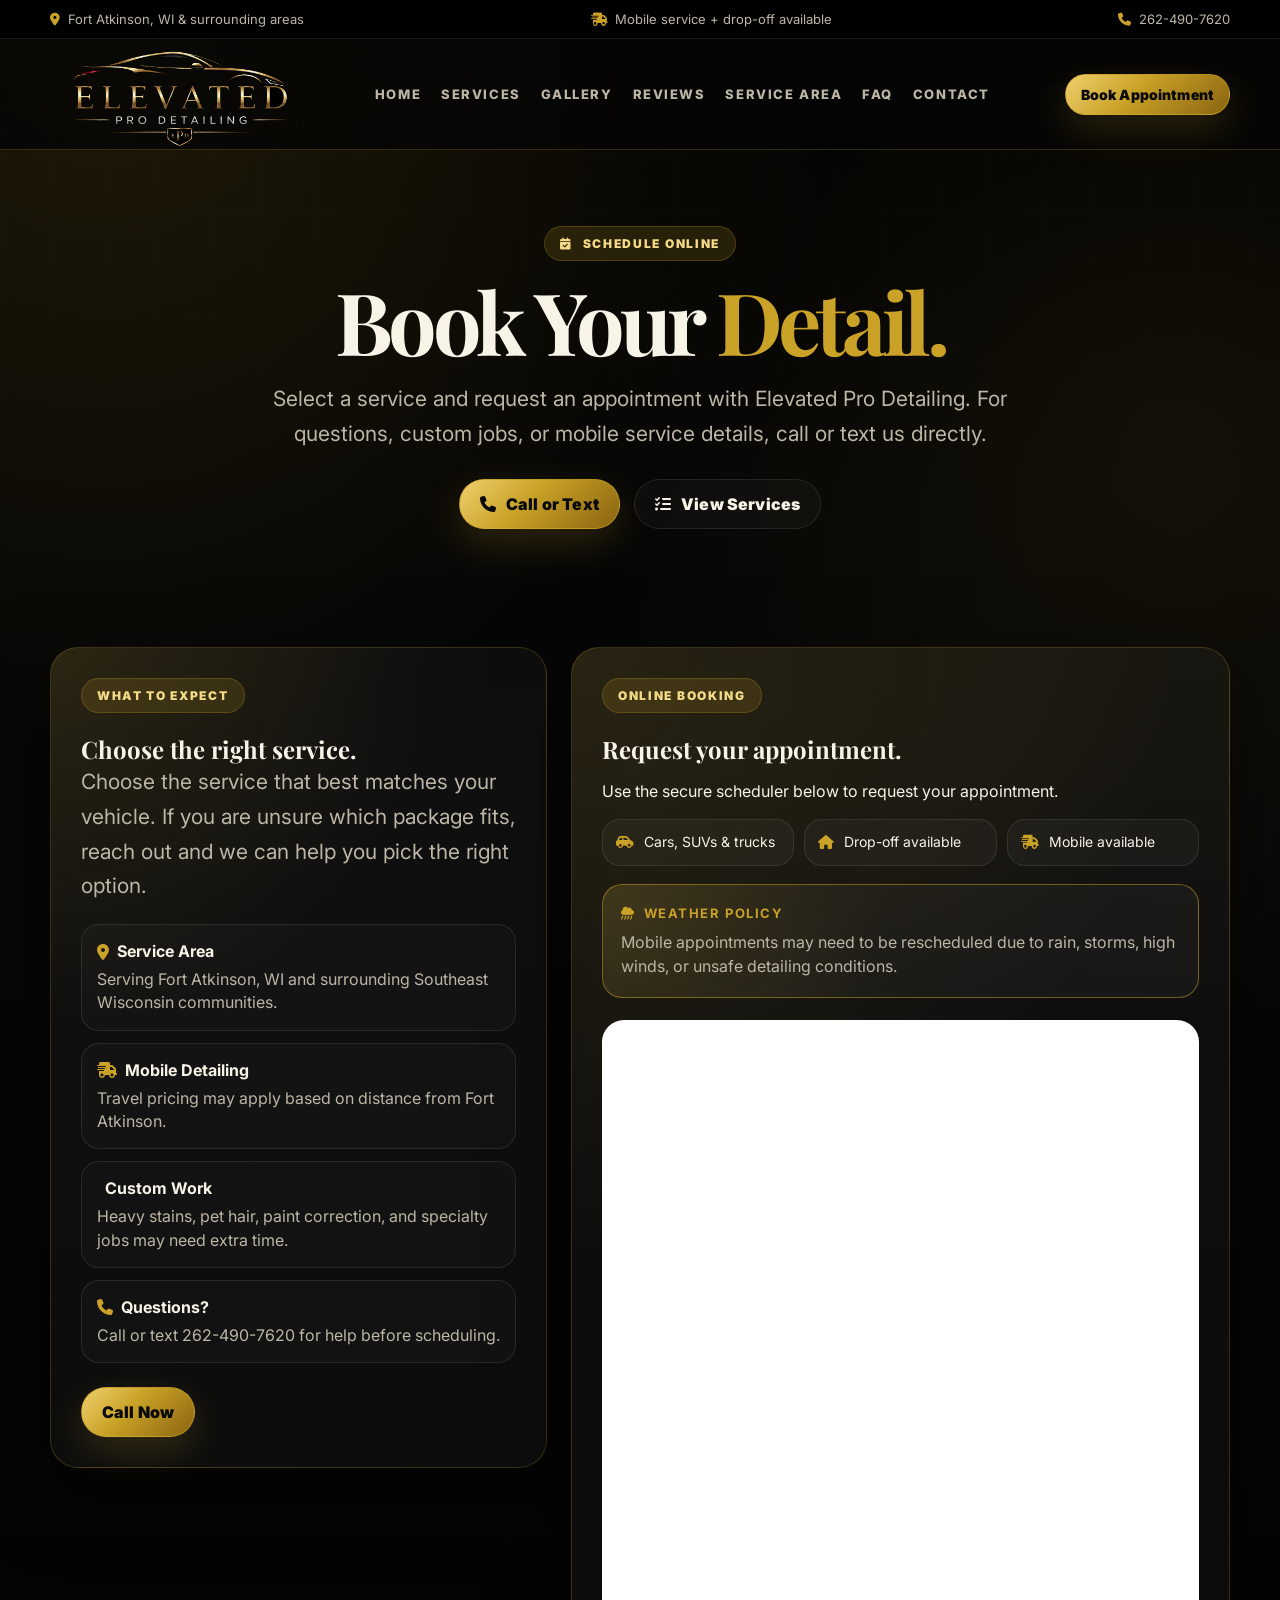
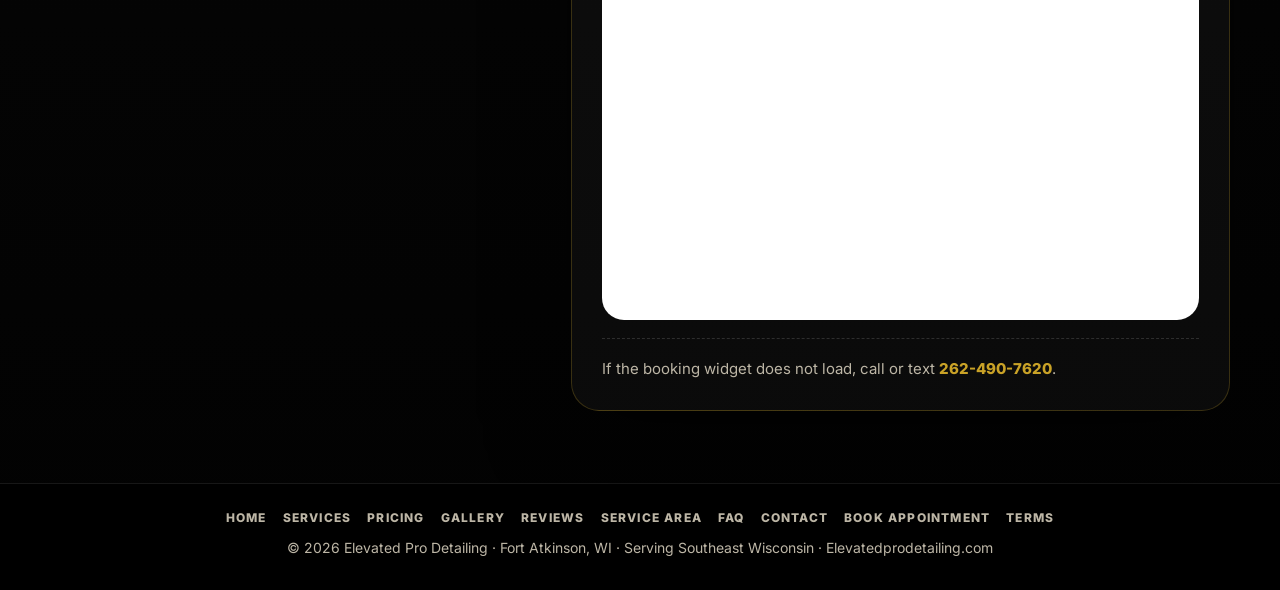
==== Appointment.html @ c0867838 "Add booking link to mobile navigation" ====
<!DOCTYPE html><html lang="en"><head><meta charset="UTF-8" />
  <meta name="viewport" content="width=device-width, initial-scale=1.0" />
  <link rel="icon" href="assets/images/branding/new elevated 2.png" />
  <link rel="preconnect" href="https://fonts.googleapis.com">
  <link rel="preconnect" href="https://fonts.gstatic.com" crossorigin>
  <link href="https://fonts.googleapis.com/css2?family=Inter:wght@400;500;600;700;800;900&family=Playfair+Display:wght@700;800&display=swap" rel="stylesheet">
  <link rel="stylesheet" href="https://cdnjs.cloudflare.com/ajax/libs/font-awesome/6.5.2/css/all.min.css"><link rel="stylesheet" href="special-banner.css"><title>Book Car Detailing | Fort Atkinson, WI</title><meta name="description" content="Book mobile or drop-off car detailing in Fort Atkinson, WI. Schedule interior detailing, exterior detailing, paint enhancement, or paint correction."><link rel="canonical" href="https://elevatedprodetailing.com/Appointment.html"><style>
    :root{--bg:#050505;--card:#101010;--gold:#c9a227;--gold-dark:#8a6410;--gold-soft:rgba(201,162,39,.16);--text:#f8f3e7;--muted:#bdb6a6;--line:rgba(201,162,39,.24);--white-line:rgba(255,255,255,.09);--shadow:0 24px 80px rgba(0,0,0,.55);--radius:28px}
    *{box-sizing:border-box}html{scroll-behavior:smooth}body{margin:0;font-family:Inter,Arial,sans-serif;color:var(--text);background:radial-gradient(circle at 8% 0%,rgba(201,162,39,.16),transparent 30%),radial-gradient(circle at 92% 20%,rgba(201,162,39,.08),transparent 28%),linear-gradient(180deg,#000 0%,#070707 35%,#020202 100%);overflow-x:hidden}body::before{content:"";position:fixed;inset:0;pointer-events:none;background-image:linear-gradient(rgba(255,255,255,.025) 1px,transparent 1px),linear-gradient(90deg,rgba(255,255,255,.025) 1px,transparent 1px);background-size:52px 52px;mask-image:linear-gradient(to bottom,rgba(0,0,0,.7),transparent 70%);z-index:-1}a{color:inherit;text-decoration:none}img{max-width:100%;display:block}.wrap{width:min(1180px,calc(100% - 34px));margin:0 auto}.topbar{background:#000;border-bottom:1px solid var(--white-line);color:var(--muted);font-size:13px}.topbar .wrap{min-height:38px;display:flex;justify-content:space-between;align-items:center;gap:14px;flex-wrap:wrap}.topbar span{display:inline-flex;align-items:center;gap:8px}.topbar i{color:var(--gold)}header{position:sticky;top:0;z-index:50;background:rgba(5,5,5,.82);backdrop-filter:blur(18px);border-bottom:1px solid var(--line)}.nav{min-height:86px;display:flex;align-items:center;justify-content:space-between;gap:24px;position:relative}.brand img{width:250px;max-width:56vw}.nav-links{display:flex;align-items:center;gap:20px;font-size:13px;text-transform:uppercase;letter-spacing:.12em;color:var(--muted);font-weight:800}.nav-links a{transition:.2s ease}.nav-links a:hover,.nav-links a.active,.nav-links a[aria-current="page"]{color:var(--gold)}.btn{display:inline-flex;align-items:center;justify-content:center;gap:10px;border:1px solid rgba(201,162,39,.65);background:linear-gradient(135deg,#f0d06f 0%,var(--gold) 42%,var(--gold-dark) 100%);color:#090909;padding:14px 20px;border-radius:999px;font-weight:900;letter-spacing:.01em;box-shadow:0 14px 38px rgba(201,162,39,.2);transition:transform .2s ease,box-shadow .2s ease,border-color .2s ease;white-space:nowrap}.btn:hover{transform:translateY(-2px);box-shadow:0 18px 48px rgba(201,162,39,.28)}.btn.ghost{background:rgba(255,255,255,.03);color:var(--text);border-color:var(--white-line);box-shadow:none}.btn.ghost:hover{border-color:var(--gold)}.btn.small{padding:11px 15px;font-size:14px}.mobile-actions{display:none}.menu-toggle{display:none;align-items:center;justify-content:center;gap:8px;padding:9px 12px;border:1px solid var(--white-line);border-radius:999px;color:var(--text);background:rgba(255,255,255,.04);font-weight:900;letter-spacing:.03em;cursor:pointer}.menu-toggle:hover{border-color:var(--gold);color:var(--gold)}.menu-icon{font-size:18px;line-height:1}.desktop-book{display:inline-flex}.mobile-call{display:none}section{padding:72px 0}.hero{position:relative;padding:76px 0 46px;text-align:center}.pill,.kicker{display:inline-flex;align-items:center;gap:10px;padding:9px 15px;border-radius:999px;border:1px solid var(--line);color:#f4d986;background:var(--gold-soft);text-transform:uppercase;letter-spacing:.14em;font-size:12px;font-weight:900;margin-bottom:20px}h1,h2,h3{margin:0}h1,h2{font-family:"Playfair Display",Georgia,serif}h1{font-size:clamp(48px,7vw,86px);line-height:.92;letter-spacing:-.055em;margin-bottom:22px}.gold{color:var(--gold)}.lead{color:var(--muted);font-size:clamp(17px,2vw,21px);line-height:1.65;max-width:760px;margin:0 auto 28px}.hero-actions{display:flex;gap:14px;flex-wrap:wrap;justify-content:center}.panel,.card{border:1px solid var(--line);border-radius:var(--radius);background:radial-gradient(circle at top left,rgba(201,162,39,.14),transparent 40%),rgba(255,255,255,.035);padding:30px;box-shadow:var(--shadow)}.section-head{text-align:center;margin:0 auto 32px;max-width:850px}.section-head h2{font-size:clamp(34px,5vw,58px);line-height:.98;letter-spacing:-.04em}.section-head p{color:var(--muted);line-height:1.65}.footer-nav{display:flex;justify-content:center;gap:16px;flex-wrap:wrap;margin-bottom:14px;font-weight:800;text-transform:uppercase;letter-spacing:.1em;font-size:12px}footer{border-top:1px solid var(--white-line);padding:26px 0 34px;text-align:center;color:var(--muted);font-size:14px;background:#000}
    @media(max-width:760px){.topbar .wrap{justify-content:center;text-align:center;padding:6px 0;gap:6px;font-size:12px}.topbar span:nth-child(2){display:none}.nav{min-height:auto;display:grid;grid-template-columns:auto 1fr;align-items:center;gap:10px;padding:8px 0}.brand img{width:142px;max-width:48vw}.mobile-actions{display:flex;align-items:center;justify-content:flex-end;gap:8px}.menu-toggle{display:inline-flex;font-size:13px}.desktop-book{display:none}.mobile-call{display:inline-flex;width:auto;padding:9px 13px;font-size:13px;box-shadow:none}.nav-links{display:none;position:absolute;left:0;right:0;top:calc(100% + 8px);z-index:80;width:100%;padding:14px;border:1px solid var(--line);border-radius:18px;background:rgba(5,5,5,.97);box-shadow:0 18px 50px rgba(0,0,0,.7);backdrop-filter:blur(18px);grid-template-columns:1fr;gap:0;text-align:center}.nav-links.open{display:grid}.nav-links a{display:block;padding:13px 10px;border-bottom:1px solid var(--white-line);font-size:12px;letter-spacing:.12em}.nav-links a:last-child{border-bottom:0}.hero{padding-top:44px}section{padding:52px 0}.btn{width:100%}.mobile-call{width:auto}.hero-actions{width:100%}}
.booking-layout{display:grid;grid-template-columns:.86fr 1.14fr;gap:24px;align-items:start}.detail-list{display:grid;gap:12px;margin:0 0 24px;padding:0;list-style:none}.detail-list li{padding:15px;border:1px solid var(--white-line);border-radius:18px;background:rgba(255,255,255,.025);color:var(--muted);line-height:1.45}.detail-list strong{display:flex;align-items:center;gap:8px;color:var(--text);margin-bottom:5px}.detail-list i{color:var(--gold)}.booking-checks{display:grid;grid-template-columns:repeat(3,1fr);gap:10px;margin:18px 0}.booking-checks span{border:1px solid var(--white-line);border-radius:18px;background:rgba(255,255,255,.035);color:var(--text);padding:13px;font-size:14px;line-height:1.35}.booking-checks i{color:var(--gold);margin-right:6px}.promo-box,.weather-policy{margin:18px 0 22px;padding:18px;border:1px solid rgba(201,162,39,.5);border-radius:20px;background:radial-gradient(circle at top left,rgba(201,162,39,.16),transparent 46%),rgba(255,255,255,.035);color:var(--muted);line-height:1.55}.promo-box strong,.weather-policy strong{display:flex;align-items:center;gap:8px;color:var(--gold);margin-bottom:6px;text-transform:uppercase;letter-spacing:.12em;font-size:13px}.square-widget{width:100%;min-height:900px;border-radius:22px;overflow:hidden;border:1px solid var(--white-line);background:#fff}.fallback{margin-top:18px;padding-top:18px;border-top:1px dashed rgba(255,255,255,.14);color:var(--muted);font-size:15px;line-height:1.55}.fallback a{color:var(--gold);font-weight:800}@media(max-width:980px){.booking-layout{grid-template-columns:1fr}}@media(max-width:760px){.booking-checks{grid-template-columns:1fr}.square-widget{min-height:760px}}</style></head><body><div class="topbar"><div class="wrap"><span><i class="fa-solid fa-location-dot"></i> Fort Atkinson, WI & surrounding areas</span><span><i class="fa-solid fa-truck-fast"></i> Mobile service + drop-off available</span><span><i class="fa-solid fa-phone"></i> 262-490-7620</span></div></div>
<header><div class="wrap nav"><a class="brand" href="index.html" aria-label="Elevated Pro Detailing Home"><img src="assets/images/branding/elevated-logo-slick-transparent-v2.png" alt="Elevated Pro Detailing logo" /></a><div class="mobile-actions"><button class="menu-toggle" type="button" aria-label="Open menu" aria-expanded="false" aria-controls="mainNav"><span class="menu-icon">☰</span> Menu</button><a class="btn small mobile-call" href="tel:2624907620">Call</a></div><nav class="nav-links" id="mainNav" aria-label="Main navigation"><a href="index.html">Home</a><a href="services.html">Services</a><a href="gallery.html">Gallery</a><a href="reviews.html">Reviews</a><a href="service-area.html">Service Area</a><a href="faq.html">FAQ</a><a href="contact.html">Contact</a><a class="mobile-nav-book" href="Appointment.html"><i class="fa-solid fa-calendar-check" aria-hidden="true"></i> Book Appointment</a></nav><a class="btn small desktop-book" href="Appointment.html">Book Appointment</a></div></header><main><section class="hero"><div class="wrap"><div class="pill"><i class="fa-solid fa-calendar-check"></i> Schedule Online</div><h1>Book Your <span class="gold">Detail.</span></h1><p class="lead">Select a service and request an appointment with Elevated Pro Detailing. For questions, custom jobs, or mobile service details, call or text us directly.</p><div class="hero-actions"><a class="btn" href="tel:2624907620"><i class="fa-solid fa-phone"></i> Call or Text</a><a class="btn ghost" href="services.html"><i class="fa-solid fa-list-check"></i> View Services</a></div></div></section><section><div class="wrap booking-layout"><aside class="panel"><div class="kicker">What to Expect</div><h2>Choose the right service.</h2><p class="lead" style="text-align:left;margin:0 0 20px;">Choose the service that best matches your vehicle. If you are unsure which package fits, reach out and we can help you pick the right option.</p><ul class="detail-list"><li><strong><i class="fa-solid fa-location-dot"></i> Service Area</strong>Serving Fort Atkinson, WI and surrounding Southeast Wisconsin communities.</li><li><strong><i class="fa-solid fa-truck-fast"></i> Mobile Detailing</strong>Travel pricing may apply based on distance from Fort Atkinson.</li><li><strong><i class="fa-solid fa-sparkles"></i> Custom Work</strong>Heavy stains, pet hair, paint correction, and specialty jobs may need extra time.</li><li><strong><i class="fa-solid fa-phone"></i> Questions?</strong>Call or text 262-490-7620 for help before scheduling.</li></ul><a class="btn" href="tel:2624907620">Call Now</a></aside><section class="panel" aria-label="Online booking form"><div class="kicker">Online Booking</div><h2>Request your appointment.</h2><p class="booking-intro">Use the secure scheduler below to request your appointment.</p><div class="booking-checks"><span><i class="fa-solid fa-car-side"></i> Cars, SUVs & trucks</span><span><i class="fa-solid fa-house"></i> Drop-off available</span><span><i class="fa-solid fa-truck-fast"></i> Mobile available</span></div><div class="weather-policy"><strong><i class="fa-solid fa-cloud-showers-heavy"></i> Weather Policy</strong>Mobile appointments may need to be rescheduled due to rain, storms, high winds, or unsafe detailing conditions.</div><div class="square-widget"><script src="https://square.site/appointments/buyer/widget/r78wg9cu9dm1ju/LZHYW5WH1FR7R.js"></script></div><div class="fallback">If the booking widget does not load, call or text <a href="tel:2624907620">262-490-7620</a>.</div></section></div></section></main><footer><div class="wrap"><div class="footer-nav"><a href="index.html">Home</a><a href="services.html">Services</a><a href="services.html#pricing">Pricing</a><a href="gallery.html">Gallery</a><a href="reviews.html">Reviews</a><a href="service-area.html">Service Area</a><a href="faq.html">FAQ</a><a href="contact.html">Contact</a><a href="Appointment.html">Book Appointment</a><a href="terms.html">Terms</a></div><div>© <span id="year"></span> Elevated Pro Detailing · Fort Atkinson, WI · Serving Southeast Wisconsin · Elevatedprodetailing.com</div></div></footer><script>document.getElementById("year").textContent=new Date().getFullYear();const menuToggle=document.querySelector('.menu-toggle');const mainNav=document.getElementById('mainNav');if(menuToggle&&mainNav){menuToggle.addEventListener('click',()=>{const isOpen=mainNav.classList.toggle('open');menuToggle.setAttribute('aria-expanded',isOpen?'true':'false');menuToggle.setAttribute('aria-label',isOpen?'Close menu':'Open menu')});mainNav.querySelectorAll('a').forEach(link=>{link.addEventListener('click',()=>{mainNav.classList.remove('open');menuToggle.setAttribute('aria-expanded','false');menuToggle.setAttribute('aria-label','Open menu')})});document.addEventListener('click',event=>{if(!mainNav.contains(event.target)&&!menuToggle.contains(event.target)){mainNav.classList.remove('open');menuToggle.setAttribute('aria-expanded','false');menuToggle.setAttribute('aria-label','Open menu')}})}</script></body></html>
---- special-banner.css ----
.special-bar {
  background: linear-gradient(90deg, #8a6410 0%, #e0bd50 48%, #8a6410 100%);
  color: #080705;
  font-family: Inter, Arial, sans-serif;
  font-size: 13px;
  font-weight: 900;
  letter-spacing: 0.04em;
  text-align: center;
}

.special-bar a {
  min-height: 40px;
  display: flex;
  align-items: center;
  justify-content: center;
  gap: 9px;
  padding: 8px 17px;
  color: inherit;
  text-decoration: none;
}

.special-bar a:hover {
  text-decoration: underline;
}

.nav-links .mobile-nav-book {
  display: none;
}

@media (max-width: 760px) {
  .special-bar {
    font-size: 12px;
  }

  .nav-links a.mobile-nav-book {
    display: flex;
    align-items: center;
    justify-content: center;
    gap: 8px;
    margin-top: 10px;
    padding: 14px 12px;
    border: 1px solid rgba(240, 208, 111, 0.72);
    border-radius: 13px;
    color: #090909;
    background: linear-gradient(135deg, #f0d06f 0%, #c9a227 45%, #8f6d12 100%);
    box-shadow: 0 8px 24px rgba(201, 162, 39, 0.2);
  }
}
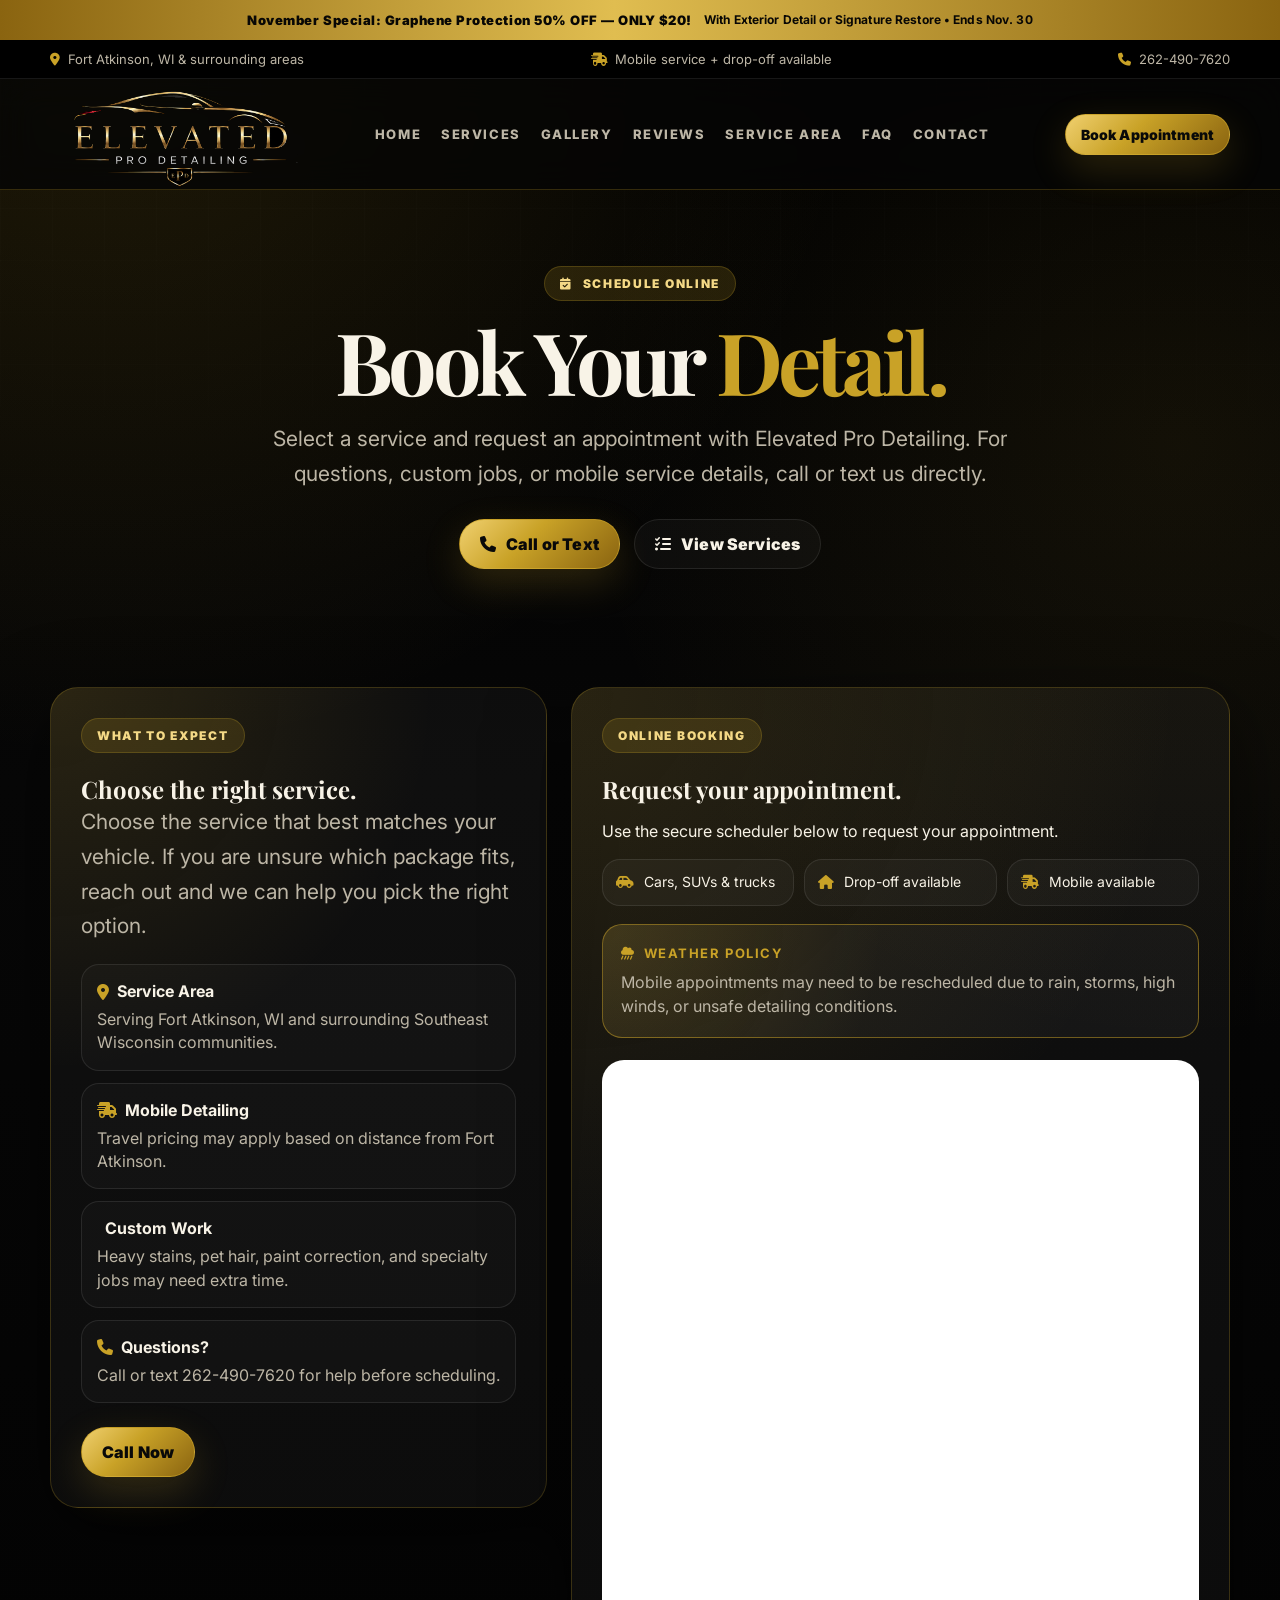
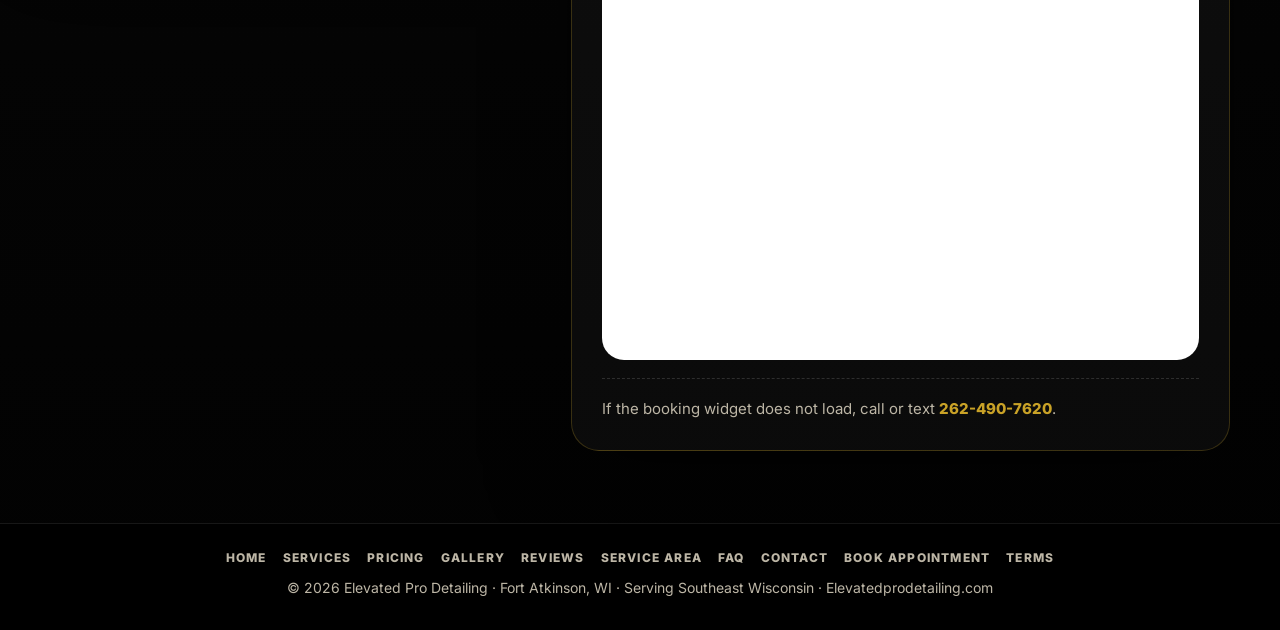
==== commit 496a4714: "Promote November graphene special across website" ====
--- a/Appointment.html
+++ b/Appointment.html
@@ -4,9 +4,10 @@
   <link rel="preconnect" href="https://fonts.googleapis.com">
   <link rel="preconnect" href="https://fonts.gstatic.com" crossorigin>
   <link href="https://fonts.googleapis.com/css2?family=Inter:wght@400;500;600;700;800;900&family=Playfair+Display:wght@700;800&display=swap" rel="stylesheet">
-  <link rel="stylesheet" href="https://cdnjs.cloudflare.com/ajax/libs/font-awesome/6.5.2/css/all.min.css"><link rel="stylesheet" href="special-banner.css"><title>Book Car Detailing | Fort Atkinson, WI</title><meta name="description" content="Book mobile or drop-off car detailing in Fort Atkinson, WI. Schedule interior detailing, exterior detailing, paint enhancement, or paint correction."><link rel="canonical" href="https://elevatedprodetailing.com/Appointment.html"><style>
+  <link rel="stylesheet" href="https://cdnjs.cloudflare.com/ajax/libs/font-awesome/6.5.2/css/all.min.css"><link rel="stylesheet" href="special-banner.css?v=20261102-1"><title>Book Car Detailing | Fort Atkinson, WI</title><meta name="description" content="Book mobile or drop-off car detailing in Fort Atkinson, WI. Schedule interior detailing, exterior detailing, paint enhancement, or paint correction."><link rel="canonical" href="https://elevatedprodetailing.com/Appointment.html"><style>
     :root{--bg:#050505;--card:#101010;--gold:#c9a227;--gold-dark:#8a6410;--gold-soft:rgba(201,162,39,.16);--text:#f8f3e7;--muted:#bdb6a6;--line:rgba(201,162,39,.24);--white-line:rgba(255,255,255,.09);--shadow:0 24px 80px rgba(0,0,0,.55);--radius:28px}
     *{box-sizing:border-box}html{scroll-behavior:smooth}body{margin:0;font-family:Inter,Arial,sans-serif;color:var(--text);background:radial-gradient(circle at 8% 0%,rgba(201,162,39,.16),transparent 30%),radial-gradient(circle at 92% 20%,rgba(201,162,39,.08),transparent 28%),linear-gradient(180deg,#000 0%,#070707 35%,#020202 100%);overflow-x:hidden}body::before{content:"";position:fixed;inset:0;pointer-events:none;background-image:linear-gradient(rgba(255,255,255,.025) 1px,transparent 1px),linear-gradient(90deg,rgba(255,255,255,.025) 1px,transparent 1px);background-size:52px 52px;mask-image:linear-gradient(to bottom,rgba(0,0,0,.7),transparent 70%);z-index:-1}a{color:inherit;text-decoration:none}img{max-width:100%;display:block}.wrap{width:min(1180px,calc(100% - 34px));margin:0 auto}.topbar{background:#000;border-bottom:1px solid var(--white-line);color:var(--muted);font-size:13px}.topbar .wrap{min-height:38px;display:flex;justify-content:space-between;align-items:center;gap:14px;flex-wrap:wrap}.topbar span{display:inline-flex;align-items:center;gap:8px}.topbar i{color:var(--gold)}header{position:sticky;top:0;z-index:50;background:rgba(5,5,5,.82);backdrop-filter:blur(18px);border-bottom:1px solid var(--line)}.nav{min-height:86px;display:flex;align-items:center;justify-content:space-between;gap:24px;position:relative}.brand img{width:250px;max-width:56vw}.nav-links{display:flex;align-items:center;gap:20px;font-size:13px;text-transform:uppercase;letter-spacing:.12em;color:var(--muted);font-weight:800}.nav-links a{transition:.2s ease}.nav-links a:hover,.nav-links a.active,.nav-links a[aria-current="page"]{color:var(--gold)}.btn{display:inline-flex;align-items:center;justify-content:center;gap:10px;border:1px solid rgba(201,162,39,.65);background:linear-gradient(135deg,#f0d06f 0%,var(--gold) 42%,var(--gold-dark) 100%);color:#090909;padding:14px 20px;border-radius:999px;font-weight:900;letter-spacing:.01em;box-shadow:0 14px 38px rgba(201,162,39,.2);transition:transform .2s ease,box-shadow .2s ease,border-color .2s ease;white-space:nowrap}.btn:hover{transform:translateY(-2px);box-shadow:0 18px 48px rgba(201,162,39,.28)}.btn.ghost{background:rgba(255,255,255,.03);color:var(--text);border-color:var(--white-line);box-shadow:none}.btn.ghost:hover{border-color:var(--gold)}.btn.small{padding:11px 15px;font-size:14px}.mobile-actions{display:none}.menu-toggle{display:none;align-items:center;justify-content:center;gap:8px;padding:9px 12px;border:1px solid var(--white-line);border-radius:999px;color:var(--text);background:rgba(255,255,255,.04);font-weight:900;letter-spacing:.03em;cursor:pointer}.menu-toggle:hover{border-color:var(--gold);color:var(--gold)}.menu-icon{font-size:18px;line-height:1}.desktop-book{display:inline-flex}.mobile-call{display:none}section{padding:72px 0}.hero{position:relative;padding:76px 0 46px;text-align:center}.pill,.kicker{display:inline-flex;align-items:center;gap:10px;padding:9px 15px;border-radius:999px;border:1px solid var(--line);color:#f4d986;background:var(--gold-soft);text-transform:uppercase;letter-spacing:.14em;font-size:12px;font-weight:900;margin-bottom:20px}h1,h2,h3{margin:0}h1,h2{font-family:"Playfair Display",Georgia,serif}h1{font-size:clamp(48px,7vw,86px);line-height:.92;letter-spacing:-.055em;margin-bottom:22px}.gold{color:var(--gold)}.lead{color:var(--muted);font-size:clamp(17px,2vw,21px);line-height:1.65;max-width:760px;margin:0 auto 28px}.hero-actions{display:flex;gap:14px;flex-wrap:wrap;justify-content:center}.panel,.card{border:1px solid var(--line);border-radius:var(--radius);background:radial-gradient(circle at top left,rgba(201,162,39,.14),transparent 40%),rgba(255,255,255,.035);padding:30px;box-shadow:var(--shadow)}.section-head{text-align:center;margin:0 auto 32px;max-width:850px}.section-head h2{font-size:clamp(34px,5vw,58px);line-height:.98;letter-spacing:-.04em}.section-head p{color:var(--muted);line-height:1.65}.footer-nav{display:flex;justify-content:center;gap:16px;flex-wrap:wrap;margin-bottom:14px;font-weight:800;text-transform:uppercase;letter-spacing:.1em;font-size:12px}footer{border-top:1px solid var(--white-line);padding:26px 0 34px;text-align:center;color:var(--muted);font-size:14px;background:#000}
     @media(max-width:760px){.topbar .wrap{justify-content:center;text-align:center;padding:6px 0;gap:6px;font-size:12px}.topbar span:nth-child(2){display:none}.nav{min-height:auto;display:grid;grid-template-columns:auto 1fr;align-items:center;gap:10px;padding:8px 0}.brand img{width:142px;max-width:48vw}.mobile-actions{display:flex;align-items:center;justify-content:flex-end;gap:8px}.menu-toggle{display:inline-flex;font-size:13px}.desktop-book{display:none}.mobile-call{display:inline-flex;width:auto;padding:9px 13px;font-size:13px;box-shadow:none}.nav-links{display:none;position:absolute;left:0;right:0;top:calc(100% + 8px);z-index:80;width:100%;padding:14px;border:1px solid var(--line);border-radius:18px;background:rgba(5,5,5,.97);box-shadow:0 18px 50px rgba(0,0,0,.7);backdrop-filter:blur(18px);grid-template-columns:1fr;gap:0;text-align:center}.nav-links.open{display:grid}.nav-links a{display:block;padding:13px 10px;border-bottom:1px solid var(--white-line);font-size:12px;letter-spacing:.12em}.nav-links a:last-child{border-bottom:0}.hero{padding-top:44px}section{padding:52px 0}.btn{width:100%}.mobile-call{width:auto}.hero-actions{width:100%}}
-.booking-layout{display:grid;grid-template-columns:.86fr 1.14fr;gap:24px;align-items:start}.detail-list{display:grid;gap:12px;margin:0 0 24px;padding:0;list-style:none}.detail-list li{padding:15px;border:1px solid var(--white-line);border-radius:18px;background:rgba(255,255,255,.025);color:var(--muted);line-height:1.45}.detail-list strong{display:flex;align-items:center;gap:8px;color:var(--text);margin-bottom:5px}.detail-list i{color:var(--gold)}.booking-checks{display:grid;grid-template-columns:repeat(3,1fr);gap:10px;margin:18px 0}.booking-checks span{border:1px solid var(--white-line);border-radius:18px;background:rgba(255,255,255,.035);color:var(--text);padding:13px;font-size:14px;line-height:1.35}.booking-checks i{color:var(--gold);margin-right:6px}.promo-box,.weather-policy{margin:18px 0 22px;padding:18px;border:1px solid rgba(201,162,39,.5);border-radius:20px;background:radial-gradient(circle at top left,rgba(201,162,39,.16),transparent 46%),rgba(255,255,255,.035);color:var(--muted);line-height:1.55}.promo-box strong,.weather-policy strong{display:flex;align-items:center;gap:8px;color:var(--gold);margin-bottom:6px;text-transform:uppercase;letter-spacing:.12em;font-size:13px}.square-widget{width:100%;min-height:900px;border-radius:22px;overflow:hidden;border:1px solid var(--white-line);background:#fff}.fallback{margin-top:18px;padding-top:18px;border-top:1px dashed rgba(255,255,255,.14);color:var(--muted);font-size:15px;line-height:1.55}.fallback a{color:var(--gold);font-weight:800}@media(max-width:980px){.booking-layout{grid-template-columns:1fr}}@media(max-width:760px){.booking-checks{grid-template-columns:1fr}.square-widget{min-height:760px}}</style></head><body><div class="topbar"><div class="wrap"><span><i class="fa-solid fa-location-dot"></i> Fort Atkinson, WI & surrounding areas</span><span><i class="fa-solid fa-truck-fast"></i> Mobile service + drop-off available</span><span><i class="fa-solid fa-phone"></i> 262-490-7620</span></div></div>
+.booking-layout{display:grid;grid-template-columns:.86fr 1.14fr;gap:24px;align-items:start}.detail-list{display:grid;gap:12px;margin:0 0 24px;padding:0;list-style:none}.detail-list li{padding:15px;border:1px solid var(--white-line);border-radius:18px;background:rgba(255,255,255,.025);color:var(--muted);line-height:1.45}.detail-list strong{display:flex;align-items:center;gap:8px;color:var(--text);margin-bottom:5px}.detail-list i{color:var(--gold)}.booking-checks{display:grid;grid-template-columns:repeat(3,1fr);gap:10px;margin:18px 0}.booking-checks span{border:1px solid var(--white-line);border-radius:18px;background:rgba(255,255,255,.035);color:var(--text);padding:13px;font-size:14px;line-height:1.35}.booking-checks i{color:var(--gold);margin-right:6px}.promo-box,.weather-policy{margin:18px 0 22px;padding:18px;border:1px solid rgba(201,162,39,.5);border-radius:20px;background:radial-gradient(circle at top left,rgba(201,162,39,.16),transparent 46%),rgba(255,255,255,.035);color:var(--muted);line-height:1.55}.promo-box strong,.weather-policy strong{display:flex;align-items:center;gap:8px;color:var(--gold);margin-bottom:6px;text-transform:uppercase;letter-spacing:.12em;font-size:13px}.square-widget{width:100%;min-height:900px;border-radius:22px;overflow:hidden;border:1px solid var(--white-line);background:#fff}.fallback{margin-top:18px;padding-top:18px;border-top:1px dashed rgba(255,255,255,.14);color:var(--muted);font-size:15px;line-height:1.55}.fallback a{color:var(--gold);font-weight:800}@media(max-width:980px){.booking-layout{grid-template-columns:1fr}}@media(max-width:760px){.booking-checks{grid-template-columns:1fr}.square-widget{min-height:760px}}</style></head><body>
+<div class="special-bar" aria-label="November special"><a href="index.html#november-special"><span>November Special: Graphene Protection 50% OFF — ONLY $20!</span><small>With Exterior Detail or Signature Restore • Ends Nov. 30</small></a></div><div class="topbar"><div class="wrap"><span><i class="fa-solid fa-location-dot"></i> Fort Atkinson, WI & surrounding areas</span><span><i class="fa-solid fa-truck-fast"></i> Mobile service + drop-off available</span><span><i class="fa-solid fa-phone"></i> 262-490-7620</span></div></div>
 <header><div class="wrap nav"><a class="brand" href="index.html" aria-label="Elevated Pro Detailing Home"><img src="assets/images/branding/elevated-logo-slick-transparent-v2.png" alt="Elevated Pro Detailing logo" /></a><div class="mobile-actions"><button class="menu-toggle" type="button" aria-label="Open menu" aria-expanded="false" aria-controls="mainNav"><span class="menu-icon">☰</span> Menu</button><a class="btn small mobile-call" href="tel:2624907620">Call</a></div><nav class="nav-links" id="mainNav" aria-label="Main navigation"><a href="index.html">Home</a><a href="services.html">Services</a><a href="gallery.html">Gallery</a><a href="reviews.html">Reviews</a><a href="service-area.html">Service Area</a><a href="faq.html">FAQ</a><a href="contact.html">Contact</a><a class="mobile-nav-book" href="Appointment.html"><i class="fa-solid fa-calendar-check" aria-hidden="true"></i> Book Appointment</a></nav><a class="btn small desktop-book" href="Appointment.html">Book Appointment</a></div></header><main><section class="hero"><div class="wrap"><div class="pill"><i class="fa-solid fa-calendar-check"></i> Schedule Online</div><h1>Book Your <span class="gold">Detail.</span></h1><p class="lead">Select a service and request an appointment with Elevated Pro Detailing. For questions, custom jobs, or mobile service details, call or text us directly.</p><div class="hero-actions"><a class="btn" href="tel:2624907620"><i class="fa-solid fa-phone"></i> Call or Text</a><a class="btn ghost" href="services.html"><i class="fa-solid fa-list-check"></i> View Services</a></div></div></section><section><div class="wrap booking-layout"><aside class="panel"><div class="kicker">What to Expect</div><h2>Choose the right service.</h2><p class="lead" style="text-align:left;margin:0 0 20px;">Choose the service that best matches your vehicle. If you are unsure which package fits, reach out and we can help you pick the right option.</p><ul class="detail-list"><li><strong><i class="fa-solid fa-location-dot"></i> Service Area</strong>Serving Fort Atkinson, WI and surrounding Southeast Wisconsin communities.</li><li><strong><i class="fa-solid fa-truck-fast"></i> Mobile Detailing</strong>Travel pricing may apply based on distance from Fort Atkinson.</li><li><strong><i class="fa-solid fa-sparkles"></i> Custom Work</strong>Heavy stains, pet hair, paint correction, and specialty jobs may need extra time.</li><li><strong><i class="fa-solid fa-phone"></i> Questions?</strong>Call or text 262-490-7620 for help before scheduling.</li></ul><a class="btn" href="tel:2624907620">Call Now</a></aside><section class="panel" aria-label="Online booking form"><div class="kicker">Online Booking</div><h2>Request your appointment.</h2><p class="booking-intro">Use the secure scheduler below to request your appointment.</p><div class="booking-checks"><span><i class="fa-solid fa-car-side"></i> Cars, SUVs & trucks</span><span><i class="fa-solid fa-house"></i> Drop-off available</span><span><i class="fa-solid fa-truck-fast"></i> Mobile available</span></div><div class="weather-policy"><strong><i class="fa-solid fa-cloud-showers-heavy"></i> Weather Policy</strong>Mobile appointments may need to be rescheduled due to rain, storms, high winds, or unsafe detailing conditions.</div><div class="square-widget"><script src="https://square.site/appointments/buyer/widget/r78wg9cu9dm1ju/LZHYW5WH1FR7R.js"></script></div><div class="fallback">If the booking widget does not load, call or text <a href="tel:2624907620">262-490-7620</a>.</div></section></div></section></main><footer><div class="wrap"><div class="footer-nav"><a href="index.html">Home</a><a href="services.html">Services</a><a href="services.html#pricing">Pricing</a><a href="gallery.html">Gallery</a><a href="reviews.html">Reviews</a><a href="service-area.html">Service Area</a><a href="faq.html">FAQ</a><a href="contact.html">Contact</a><a href="Appointment.html">Book Appointment</a><a href="terms.html">Terms</a></div><div>© <span id="year"></span> Elevated Pro Detailing · Fort Atkinson, WI · Serving Southeast Wisconsin · Elevatedprodetailing.com</div></div></footer><script>document.getElementById("year").textContent=new Date().getFullYear();const menuToggle=document.querySelector('.menu-toggle');const mainNav=document.getElementById('mainNav');if(menuToggle&&mainNav){menuToggle.addEventListener('click',()=>{const isOpen=mainNav.classList.toggle('open');menuToggle.setAttribute('aria-expanded',isOpen?'true':'false');menuToggle.setAttribute('aria-label',isOpen?'Close menu':'Open menu')});mainNav.querySelectorAll('a').forEach(link=>{link.addEventListener('click',()=>{mainNav.classList.remove('open');menuToggle.setAttribute('aria-expanded','false');menuToggle.setAttribute('aria-label','Open menu')})});document.addEventListener('click',event=>{if(!mainNav.contains(event.target)&&!menuToggle.contains(event.target)){mainNav.classList.remove('open');menuToggle.setAttribute('aria-expanded','false');menuToggle.setAttribute('aria-label','Open menu')}})}</script></body></html>
--- a/special-banner.css
+++ b/special-banner.css
@@ -39,10 +39,32 @@
     gap: 8px;
     margin-top: 10px;
     padding: 14px 12px;
-    border: 1px solid rgba(240, 208, 111, 0.72);
+    border: 1px solid rgba(240, 208, 111, 0.72) !important;
     border-radius: 13px;
-    color: #090909;
-    background: linear-gradient(135deg, #f0d06f 0%, #c9a227 45%, #8f6d12 100%);
+    color: #090909 !important;
+    background: linear-gradient(135deg, #f0d06f 0%, #c9a227 45%, #8f6d12 100%) !important;
     box-shadow: 0 8px 24px rgba(201, 162, 39, 0.2);
   }
+
+  .nav-links a.mobile-nav-book:hover,
+  .nav-links a.mobile-nav-book:focus-visible {
+    color: #090909 !important;
+    background: linear-gradient(135deg, #f6da82 0%, #d5b33a 45%, #9d7817 100%) !important;
+  }
 }
+
+/* November campaign */
+.special-bar a{flex-wrap:wrap;column-gap:12px;row-gap:3px;line-height:1.45}
+.special-bar small{font-size:12px;font-weight:700;letter-spacing:.01em}
+.special-bar a:focus-visible{outline:3px solid #fff;outline-offset:-4px}
+#november-special{scroll-margin-top:110px}
+.november-offer{display:grid;grid-template-columns:minmax(0,.8fr) minmax(0,1.2fr);align-items:center;gap:44px;padding:32px;border:1px solid rgba(201,162,39,.4);border-radius:28px;background:radial-gradient(circle at top right,rgba(201,162,39,.15),transparent 60%),#0b0b0b}
+.november-flyer{display:block;max-width:420px;margin:auto}
+.november-flyer img{display:block;width:100%;height:auto;border-radius:16px}
+.november-copy h2{font-size:clamp(34px,4vw,54px);line-height:1.08}
+.november-copy p{color:var(--muted,#bdb6a6);line-height:1.65}
+.november-price strong{display:block;color:#f0d06f;font-size:clamp(36px,5vw,60px);line-height:1.15}
+.november-price span{display:block;color:#f4d986;font-weight:800}
+.november-terms{padding:16px;border-left:3px solid #c9a227;background:rgba(201,162,39,.08)}
+.november-terms strong{color:#f8f3e7}
+@media(max-width:760px){.special-bar a{flex-direction:column;padding:8px 14px}.special-bar small{font-size:11px}.november-offer{grid-template-columns:1fr;padding:20px;gap:24px}.november-copy .hero-actions{display:flex;flex-wrap:wrap;gap:12px}}
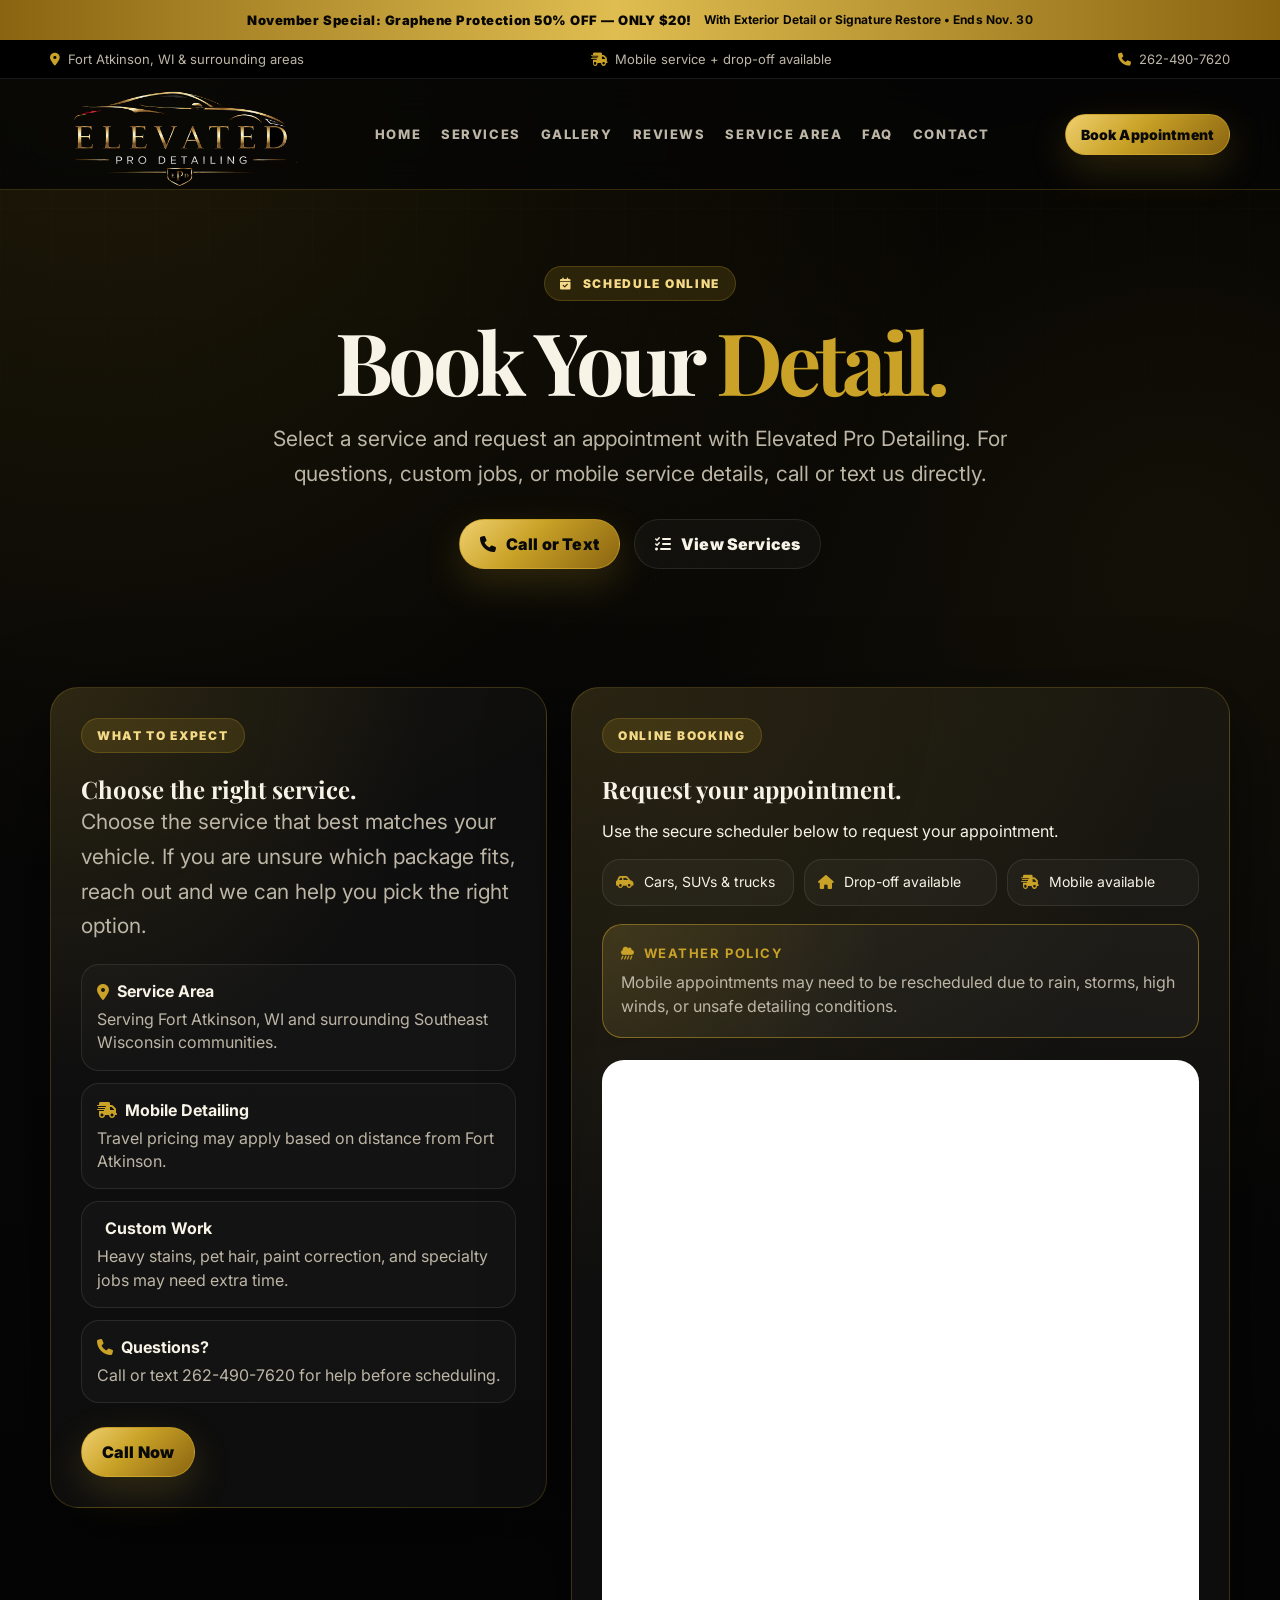
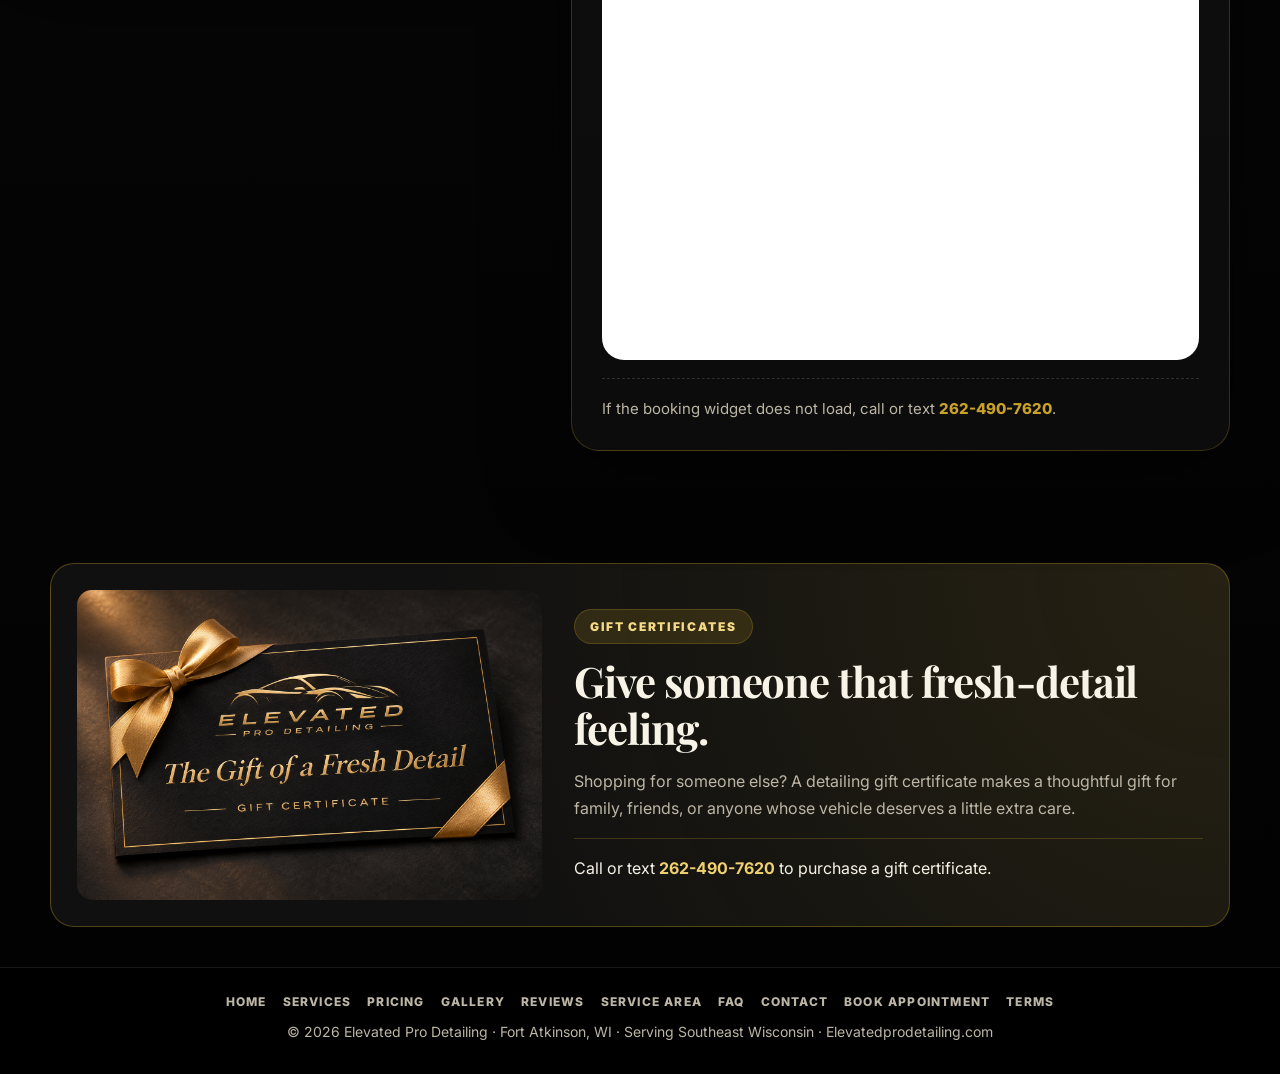
==== commit 50c664ad: "Add gift certificate promotion to services and booking pages" ====
--- a/Appointment.html
+++ b/Appointment.html
@@ -8,6 +8,17 @@
     :root{--bg:#050505;--card:#101010;--gold:#c9a227;--gold-dark:#8a6410;--gold-soft:rgba(201,162,39,.16);--text:#f8f3e7;--muted:#bdb6a6;--line:rgba(201,162,39,.24);--white-line:rgba(255,255,255,.09);--shadow:0 24px 80px rgba(0,0,0,.55);--radius:28px}
     *{box-sizing:border-box}html{scroll-behavior:smooth}body{margin:0;font-family:Inter,Arial,sans-serif;color:var(--text);background:radial-gradient(circle at 8% 0%,rgba(201,162,39,.16),transparent 30%),radial-gradient(circle at 92% 20%,rgba(201,162,39,.08),transparent 28%),linear-gradient(180deg,#000 0%,#070707 35%,#020202 100%);overflow-x:hidden}body::before{content:"";position:fixed;inset:0;pointer-events:none;background-image:linear-gradient(rgba(255,255,255,.025) 1px,transparent 1px),linear-gradient(90deg,rgba(255,255,255,.025) 1px,transparent 1px);background-size:52px 52px;mask-image:linear-gradient(to bottom,rgba(0,0,0,.7),transparent 70%);z-index:-1}a{color:inherit;text-decoration:none}img{max-width:100%;display:block}.wrap{width:min(1180px,calc(100% - 34px));margin:0 auto}.topbar{background:#000;border-bottom:1px solid var(--white-line);color:var(--muted);font-size:13px}.topbar .wrap{min-height:38px;display:flex;justify-content:space-between;align-items:center;gap:14px;flex-wrap:wrap}.topbar span{display:inline-flex;align-items:center;gap:8px}.topbar i{color:var(--gold)}header{position:sticky;top:0;z-index:50;background:rgba(5,5,5,.82);backdrop-filter:blur(18px);border-bottom:1px solid var(--line)}.nav{min-height:86px;display:flex;align-items:center;justify-content:space-between;gap:24px;position:relative}.brand img{width:250px;max-width:56vw}.nav-links{display:flex;align-items:center;gap:20px;font-size:13px;text-transform:uppercase;letter-spacing:.12em;color:var(--muted);font-weight:800}.nav-links a{transition:.2s ease}.nav-links a:hover,.nav-links a.active,.nav-links a[aria-current="page"]{color:var(--gold)}.btn{display:inline-flex;align-items:center;justify-content:center;gap:10px;border:1px solid rgba(201,162,39,.65);background:linear-gradient(135deg,#f0d06f 0%,var(--gold) 42%,var(--gold-dark) 100%);color:#090909;padding:14px 20px;border-radius:999px;font-weight:900;letter-spacing:.01em;box-shadow:0 14px 38px rgba(201,162,39,.2);transition:transform .2s ease,box-shadow .2s ease,border-color .2s ease;white-space:nowrap}.btn:hover{transform:translateY(-2px);box-shadow:0 18px 48px rgba(201,162,39,.28)}.btn.ghost{background:rgba(255,255,255,.03);color:var(--text);border-color:var(--white-line);box-shadow:none}.btn.ghost:hover{border-color:var(--gold)}.btn.small{padding:11px 15px;font-size:14px}.mobile-actions{display:none}.menu-toggle{display:none;align-items:center;justify-content:center;gap:8px;padding:9px 12px;border:1px solid var(--white-line);border-radius:999px;color:var(--text);background:rgba(255,255,255,.04);font-weight:900;letter-spacing:.03em;cursor:pointer}.menu-toggle:hover{border-color:var(--gold);color:var(--gold)}.menu-icon{font-size:18px;line-height:1}.desktop-book{display:inline-flex}.mobile-call{display:none}section{padding:72px 0}.hero{position:relative;padding:76px 0 46px;text-align:center}.pill,.kicker{display:inline-flex;align-items:center;gap:10px;padding:9px 15px;border-radius:999px;border:1px solid var(--line);color:#f4d986;background:var(--gold-soft);text-transform:uppercase;letter-spacing:.14em;font-size:12px;font-weight:900;margin-bottom:20px}h1,h2,h3{margin:0}h1,h2{font-family:"Playfair Display",Georgia,serif}h1{font-size:clamp(48px,7vw,86px);line-height:.92;letter-spacing:-.055em;margin-bottom:22px}.gold{color:var(--gold)}.lead{color:var(--muted);font-size:clamp(17px,2vw,21px);line-height:1.65;max-width:760px;margin:0 auto 28px}.hero-actions{display:flex;gap:14px;flex-wrap:wrap;justify-content:center}.panel,.card{border:1px solid var(--line);border-radius:var(--radius);background:radial-gradient(circle at top left,rgba(201,162,39,.14),transparent 40%),rgba(255,255,255,.035);padding:30px;box-shadow:var(--shadow)}.section-head{text-align:center;margin:0 auto 32px;max-width:850px}.section-head h2{font-size:clamp(34px,5vw,58px);line-height:.98;letter-spacing:-.04em}.section-head p{color:var(--muted);line-height:1.65}.footer-nav{display:flex;justify-content:center;gap:16px;flex-wrap:wrap;margin-bottom:14px;font-weight:800;text-transform:uppercase;letter-spacing:.1em;font-size:12px}footer{border-top:1px solid var(--white-line);padding:26px 0 34px;text-align:center;color:var(--muted);font-size:14px;background:#000}
     @media(max-width:760px){.topbar .wrap{justify-content:center;text-align:center;padding:6px 0;gap:6px;font-size:12px}.topbar span:nth-child(2){display:none}.nav{min-height:auto;display:grid;grid-template-columns:auto 1fr;align-items:center;gap:10px;padding:8px 0}.brand img{width:142px;max-width:48vw}.mobile-actions{display:flex;align-items:center;justify-content:flex-end;gap:8px}.menu-toggle{display:inline-flex;font-size:13px}.desktop-book{display:none}.mobile-call{display:inline-flex;width:auto;padding:9px 13px;font-size:13px;box-shadow:none}.nav-links{display:none;position:absolute;left:0;right:0;top:calc(100% + 8px);z-index:80;width:100%;padding:14px;border:1px solid var(--line);border-radius:18px;background:rgba(5,5,5,.97);box-shadow:0 18px 50px rgba(0,0,0,.7);backdrop-filter:blur(18px);grid-template-columns:1fr;gap:0;text-align:center}.nav-links.open{display:grid}.nav-links a{display:block;padding:13px 10px;border-bottom:1px solid var(--white-line);font-size:12px;letter-spacing:.12em}.nav-links a:last-child{border-bottom:0}.hero{padding-top:44px}section{padding:52px 0}.btn{width:100%}.mobile-call{width:auto}.hero-actions{width:100%}}
-.booking-layout{display:grid;grid-template-columns:.86fr 1.14fr;gap:24px;align-items:start}.detail-list{display:grid;gap:12px;margin:0 0 24px;padding:0;list-style:none}.detail-list li{padding:15px;border:1px solid var(--white-line);border-radius:18px;background:rgba(255,255,255,.025);color:var(--muted);line-height:1.45}.detail-list strong{display:flex;align-items:center;gap:8px;color:var(--text);margin-bottom:5px}.detail-list i{color:var(--gold)}.booking-checks{display:grid;grid-template-columns:repeat(3,1fr);gap:10px;margin:18px 0}.booking-checks span{border:1px solid var(--white-line);border-radius:18px;background:rgba(255,255,255,.035);color:var(--text);padding:13px;font-size:14px;line-height:1.35}.booking-checks i{color:var(--gold);margin-right:6px}.promo-box,.weather-policy{margin:18px 0 22px;padding:18px;border:1px solid rgba(201,162,39,.5);border-radius:20px;background:radial-gradient(circle at top left,rgba(201,162,39,.16),transparent 46%),rgba(255,255,255,.035);color:var(--muted);line-height:1.55}.promo-box strong,.weather-policy strong{display:flex;align-items:center;gap:8px;color:var(--gold);margin-bottom:6px;text-transform:uppercase;letter-spacing:.12em;font-size:13px}.square-widget{width:100%;min-height:900px;border-radius:22px;overflow:hidden;border:1px solid var(--white-line);background:#fff}.fallback{margin-top:18px;padding-top:18px;border-top:1px dashed rgba(255,255,255,.14);color:var(--muted);font-size:15px;line-height:1.55}.fallback a{color:var(--gold);font-weight:800}@media(max-width:980px){.booking-layout{grid-template-columns:1fr}}@media(max-width:760px){.booking-checks{grid-template-columns:1fr}.square-widget{min-height:760px}}</style></head><body>
+.booking-layout{display:grid;grid-template-columns:.86fr 1.14fr;gap:24px;align-items:start}.detail-list{display:grid;gap:12px;margin:0 0 24px;padding:0;list-style:none}.detail-list li{padding:15px;border:1px solid var(--white-line);border-radius:18px;background:rgba(255,255,255,.025);color:var(--muted);line-height:1.45}.detail-list strong{display:flex;align-items:center;gap:8px;color:var(--text);margin-bottom:5px}.detail-list i{color:var(--gold)}.booking-checks{display:grid;grid-template-columns:repeat(3,1fr);gap:10px;margin:18px 0}.booking-checks span{border:1px solid var(--white-line);border-radius:18px;background:rgba(255,255,255,.035);color:var(--text);padding:13px;font-size:14px;line-height:1.35}.booking-checks i{color:var(--gold);margin-right:6px}.promo-box,.weather-policy{margin:18px 0 22px;padding:18px;border:1px solid rgba(201,162,39,.5);border-radius:20px;background:radial-gradient(circle at top left,rgba(201,162,39,.16),transparent 46%),rgba(255,255,255,.035);color:var(--muted);line-height:1.55}.promo-box strong,.weather-policy strong{display:flex;align-items:center;gap:8px;color:var(--gold);margin-bottom:6px;text-transform:uppercase;letter-spacing:.12em;font-size:13px}.square-widget{width:100%;min-height:900px;border-radius:22px;overflow:hidden;border:1px solid var(--white-line);background:#fff}.fallback{margin-top:18px;padding-top:18px;border-top:1px dashed rgba(255,255,255,.14);color:var(--muted);font-size:15px;line-height:1.55}.fallback a{color:var(--gold);font-weight:800}@media(max-width:980px){.booking-layout{grid-template-columns:1fr}}@media(max-width:760px){.booking-checks{grid-template-columns:1fr}.square-widget{min-height:760px}}</style><link rel="stylesheet" href="gift-certificates.css?v=20261102-1">
+</head><body>
 <div class="special-bar" aria-label="November special"><a href="index.html#november-special"><span>November Special: Graphene Protection 50% OFF — ONLY $20!</span><small>With Exterior Detail or Signature Restore • Ends Nov. 30</small></a></div><div class="topbar"><div class="wrap"><span><i class="fa-solid fa-location-dot"></i> Fort Atkinson, WI & surrounding areas</span><span><i class="fa-solid fa-truck-fast"></i> Mobile service + drop-off available</span><span><i class="fa-solid fa-phone"></i> 262-490-7620</span></div></div>
-<header><div class="wrap nav"><a class="brand" href="index.html" aria-label="Elevated Pro Detailing Home"><img src="assets/images/branding/elevated-logo-slick-transparent-v2.png" alt="Elevated Pro Detailing logo" /></a><div class="mobile-actions"><button class="menu-toggle" type="button" aria-label="Open menu" aria-expanded="false" aria-controls="mainNav"><span class="menu-icon">☰</span> Menu</button><a class="btn small mobile-call" href="tel:2624907620">Call</a></div><nav class="nav-links" id="mainNav" aria-label="Main navigation"><a href="index.html">Home</a><a href="services.html">Services</a><a href="gallery.html">Gallery</a><a href="reviews.html">Reviews</a><a href="service-area.html">Service Area</a><a href="faq.html">FAQ</a><a href="contact.html">Contact</a><a class="mobile-nav-book" href="Appointment.html"><i class="fa-solid fa-calendar-check" aria-hidden="true"></i> Book Appointment</a></nav><a class="btn small desktop-book" href="Appointment.html">Book Appointment</a></div></header><main><section class="hero"><div class="wrap"><div class="pill"><i class="fa-solid fa-calendar-check"></i> Schedule Online</div><h1>Book Your <span class="gold">Detail.</span></h1><p class="lead">Select a service and request an appointment with Elevated Pro Detailing. For questions, custom jobs, or mobile service details, call or text us directly.</p><div class="hero-actions"><a class="btn" href="tel:2624907620"><i class="fa-solid fa-phone"></i> Call or Text</a><a class="btn ghost" href="services.html"><i class="fa-solid fa-list-check"></i> View Services</a></div></div></section><section><div class="wrap booking-layout"><aside class="panel"><div class="kicker">What to Expect</div><h2>Choose the right service.</h2><p class="lead" style="text-align:left;margin:0 0 20px;">Choose the service that best matches your vehicle. If you are unsure which package fits, reach out and we can help you pick the right option.</p><ul class="detail-list"><li><strong><i class="fa-solid fa-location-dot"></i> Service Area</strong>Serving Fort Atkinson, WI and surrounding Southeast Wisconsin communities.</li><li><strong><i class="fa-solid fa-truck-fast"></i> Mobile Detailing</strong>Travel pricing may apply based on distance from Fort Atkinson.</li><li><strong><i class="fa-solid fa-sparkles"></i> Custom Work</strong>Heavy stains, pet hair, paint correction, and specialty jobs may need extra time.</li><li><strong><i class="fa-solid fa-phone"></i> Questions?</strong>Call or text 262-490-7620 for help before scheduling.</li></ul><a class="btn" href="tel:2624907620">Call Now</a></aside><section class="panel" aria-label="Online booking form"><div class="kicker">Online Booking</div><h2>Request your appointment.</h2><p class="booking-intro">Use the secure scheduler below to request your appointment.</p><div class="booking-checks"><span><i class="fa-solid fa-car-side"></i> Cars, SUVs & trucks</span><span><i class="fa-solid fa-house"></i> Drop-off available</span><span><i class="fa-solid fa-truck-fast"></i> Mobile available</span></div><div class="weather-policy"><strong><i class="fa-solid fa-cloud-showers-heavy"></i> Weather Policy</strong>Mobile appointments may need to be rescheduled due to rain, storms, high winds, or unsafe detailing conditions.</div><div class="square-widget"><script src="https://square.site/appointments/buyer/widget/r78wg9cu9dm1ju/LZHYW5WH1FR7R.js"></script></div><div class="fallback">If the booking widget does not load, call or text <a href="tel:2624907620">262-490-7620</a>.</div></section></div></section></main><footer><div class="wrap"><div class="footer-nav"><a href="index.html">Home</a><a href="services.html">Services</a><a href="services.html#pricing">Pricing</a><a href="gallery.html">Gallery</a><a href="reviews.html">Reviews</a><a href="service-area.html">Service Area</a><a href="faq.html">FAQ</a><a href="contact.html">Contact</a><a href="Appointment.html">Book Appointment</a><a href="terms.html">Terms</a></div><div>© <span id="year"></span> Elevated Pro Detailing · Fort Atkinson, WI · Serving Southeast Wisconsin · Elevatedprodetailing.com</div></div></footer><script>document.getElementById("year").textContent=new Date().getFullYear();const menuToggle=document.querySelector('.menu-toggle');const mainNav=document.getElementById('mainNav');if(menuToggle&&mainNav){menuToggle.addEventListener('click',()=>{const isOpen=mainNav.classList.toggle('open');menuToggle.setAttribute('aria-expanded',isOpen?'true':'false');menuToggle.setAttribute('aria-label',isOpen?'Close menu':'Open menu')});mainNav.querySelectorAll('a').forEach(link=>{link.addEventListener('click',()=>{mainNav.classList.remove('open');menuToggle.setAttribute('aria-expanded','false');menuToggle.setAttribute('aria-label','Open menu')})});document.addEventListener('click',event=>{if(!mainNav.contains(event.target)&&!menuToggle.contains(event.target)){mainNav.classList.remove('open');menuToggle.setAttribute('aria-expanded','false');menuToggle.setAttribute('aria-label','Open menu')}})}</script></body></html>
+<header><div class="wrap nav"><a class="brand" href="index.html" aria-label="Elevated Pro Detailing Home"><img src="assets/images/branding/elevated-logo-slick-transparent-v2.png" alt="Elevated Pro Detailing logo" /></a><div class="mobile-actions"><button class="menu-toggle" type="button" aria-label="Open menu" aria-expanded="false" aria-controls="mainNav"><span class="menu-icon">☰</span> Menu</button><a class="btn small mobile-call" href="tel:2624907620">Call</a></div><nav class="nav-links" id="mainNav" aria-label="Main navigation"><a href="index.html">Home</a><a href="services.html">Services</a><a href="gallery.html">Gallery</a><a href="reviews.html">Reviews</a><a href="service-area.html">Service Area</a><a href="faq.html">FAQ</a><a href="contact.html">Contact</a><a class="mobile-nav-book" href="Appointment.html"><i class="fa-solid fa-calendar-check" aria-hidden="true"></i> Book Appointment</a></nav><a class="btn small desktop-book" href="Appointment.html">Book Appointment</a></div></header><main><section class="hero"><div class="wrap"><div class="pill"><i class="fa-solid fa-calendar-check"></i> Schedule Online</div><h1>Book Your <span class="gold">Detail.</span></h1><p class="lead">Select a service and request an appointment with Elevated Pro Detailing. For questions, custom jobs, or mobile service details, call or text us directly.</p><div class="hero-actions"><a class="btn" href="tel:2624907620"><i class="fa-solid fa-phone"></i> Call or Text</a><a class="btn ghost" href="services.html"><i class="fa-solid fa-list-check"></i> View Services</a></div></div></section><section><div class="wrap booking-layout"><aside class="panel"><div class="kicker">What to Expect</div><h2>Choose the right service.</h2><p class="lead" style="text-align:left;margin:0 0 20px;">Choose the service that best matches your vehicle. If you are unsure which package fits, reach out and we can help you pick the right option.</p><ul class="detail-list"><li><strong><i class="fa-solid fa-location-dot"></i> Service Area</strong>Serving Fort Atkinson, WI and surrounding Southeast Wisconsin communities.</li><li><strong><i class="fa-solid fa-truck-fast"></i> Mobile Detailing</strong>Travel pricing may apply based on distance from Fort Atkinson.</li><li><strong><i class="fa-solid fa-sparkles"></i> Custom Work</strong>Heavy stains, pet hair, paint correction, and specialty jobs may need extra time.</li><li><strong><i class="fa-solid fa-phone"></i> Questions?</strong>Call or text 262-490-7620 for help before scheduling.</li></ul><a class="btn" href="tel:2624907620">Call Now</a></aside><section class="panel" aria-label="Online booking form"><div class="kicker">Online Booking</div><h2>Request your appointment.</h2><p class="booking-intro">Use the secure scheduler below to request your appointment.</p><div class="booking-checks"><span><i class="fa-solid fa-car-side"></i> Cars, SUVs & trucks</span><span><i class="fa-solid fa-house"></i> Drop-off available</span><span><i class="fa-solid fa-truck-fast"></i> Mobile available</span></div><div class="weather-policy"><strong><i class="fa-solid fa-cloud-showers-heavy"></i> Weather Policy</strong>Mobile appointments may need to be rescheduled due to rain, storms, high winds, or unsafe detailing conditions.</div><div class="square-widget"><script src="https://square.site/appointments/buyer/widget/r78wg9cu9dm1ju/LZHYW5WH1FR7R.js"></script></div><div class="fallback">If the booking widget does not load, call or text <a href="tel:2624907620">262-490-7620</a>.</div></section></div></section><section class="gift-section" id="gift-certificates" aria-labelledby="gift-title">
+  <div class="wrap gift-card">
+    <img class="gift-image" src="assets/images/promotions/gift-certificate-black-gold.png" alt="Black and gold Elevated Pro Detailing gift certificate with a gold ribbon and the words The Gift of a Fresh Detail" width="1536" height="1024" loading="lazy" decoding="async">
+    <div class="gift-copy">
+      <div class="kicker">Gift Certificates</div>
+      <h2 id="gift-title">Give someone that fresh-detail feeling.</h2>
+      <p>Shopping for someone else? A detailing gift certificate makes a thoughtful gift for family, friends, or anyone whose vehicle deserves a little extra care.</p>
+      <p class="gift-contact">Call or text <strong>262-490-7620</strong> to purchase a gift certificate.</p>
+    </div>
+  </div>
+</section></main><footer><div class="wrap"><div class="footer-nav"><a href="index.html">Home</a><a href="services.html">Services</a><a href="services.html#pricing">Pricing</a><a href="gallery.html">Gallery</a><a href="reviews.html">Reviews</a><a href="service-area.html">Service Area</a><a href="faq.html">FAQ</a><a href="contact.html">Contact</a><a href="Appointment.html">Book Appointment</a><a href="terms.html">Terms</a></div><div>© <span id="year"></span> Elevated Pro Detailing · Fort Atkinson, WI · Serving Southeast Wisconsin · Elevatedprodetailing.com</div></div></footer><script>document.getElementById("year").textContent=new Date().getFullYear();const menuToggle=document.querySelector('.menu-toggle');const mainNav=document.getElementById('mainNav');if(menuToggle&&mainNav){menuToggle.addEventListener('click',()=>{const isOpen=mainNav.classList.toggle('open');menuToggle.setAttribute('aria-expanded',isOpen?'true':'false');menuToggle.setAttribute('aria-label',isOpen?'Close menu':'Open menu')});mainNav.querySelectorAll('a').forEach(link=>{link.addEventListener('click',()=>{mainNav.classList.remove('open');menuToggle.setAttribute('aria-expanded','false');menuToggle.setAttribute('aria-label','Open menu')})});document.addEventListener('click',event=>{if(!mainNav.contains(event.target)&&!menuToggle.contains(event.target)){mainNav.classList.remove('open');menuToggle.setAttribute('aria-expanded','false');menuToggle.setAttribute('aria-label','Open menu')}})}</script></body></html>
--- a/gift-certificates.css
+++ b/gift-certificates.css
@@ -0,0 +1,9 @@
+.gift-section{padding:40px 0;scroll-margin-top:110px}
+.gift-card{display:grid;grid-template-columns:minmax(0,.85fr) minmax(0,1.15fr);align-items:center;gap:32px;padding:26px;border:1px solid rgba(201,162,39,.35);border-radius:24px;background:radial-gradient(circle at top right,rgba(201,162,39,.12),transparent 65%),#101010}
+.gift-image{display:block;width:100%;height:auto;border-radius:15px}
+.gift-copy .kicker{margin-bottom:14px}
+.gift-copy h2{font-size:clamp(28px,3.4vw,42px);line-height:1.12;letter-spacing:-.025em}
+.gift-copy p{color:var(--muted,#bdb6a6);font-size:16px;line-height:1.7;margin:16px 0 0}
+.gift-copy .gift-contact{padding-top:16px;border-top:1px solid rgba(201,162,39,.25);color:#f8f3e7}
+.gift-contact strong{color:#f0d06f;white-space:nowrap}
+@media(max-width:760px){.gift-card{grid-template-columns:1fr;padding:20px;gap:22px}.gift-section{padding:28px 0}.gift-copy h2{font-size:30px}}
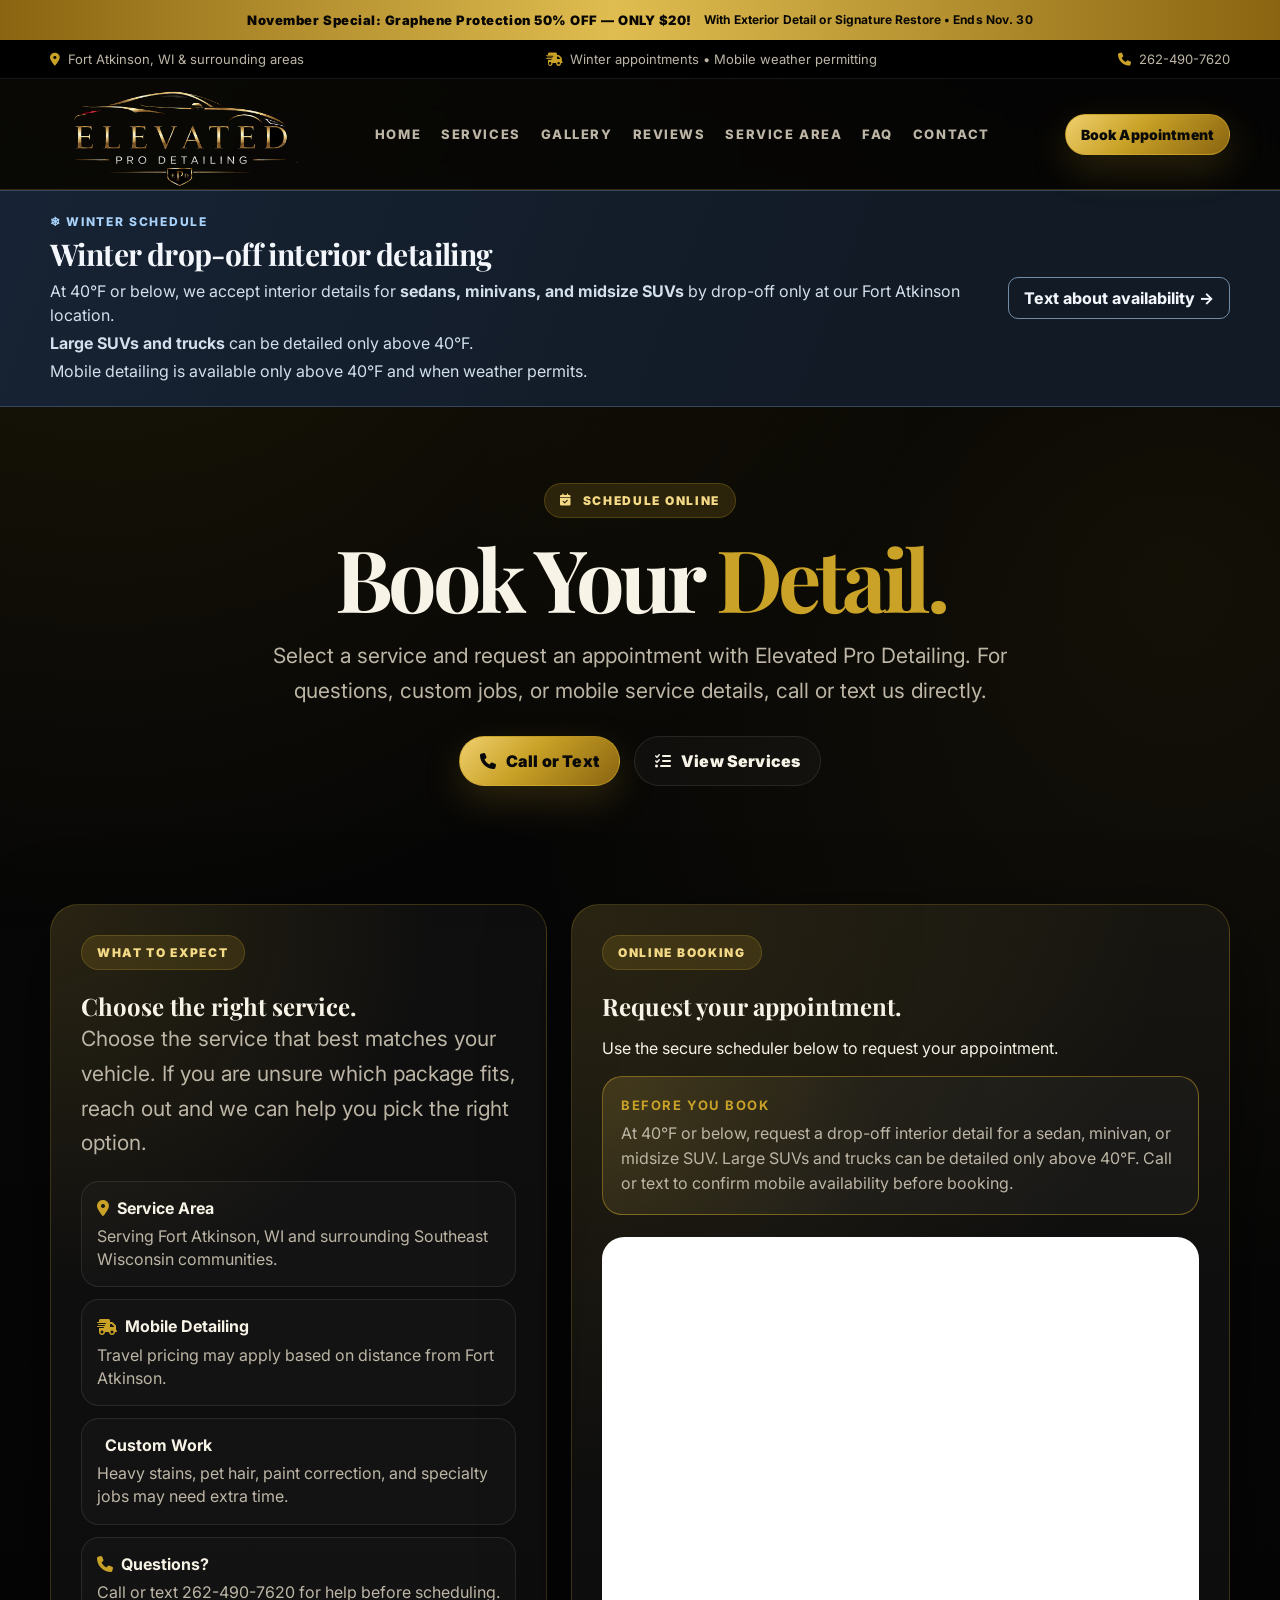
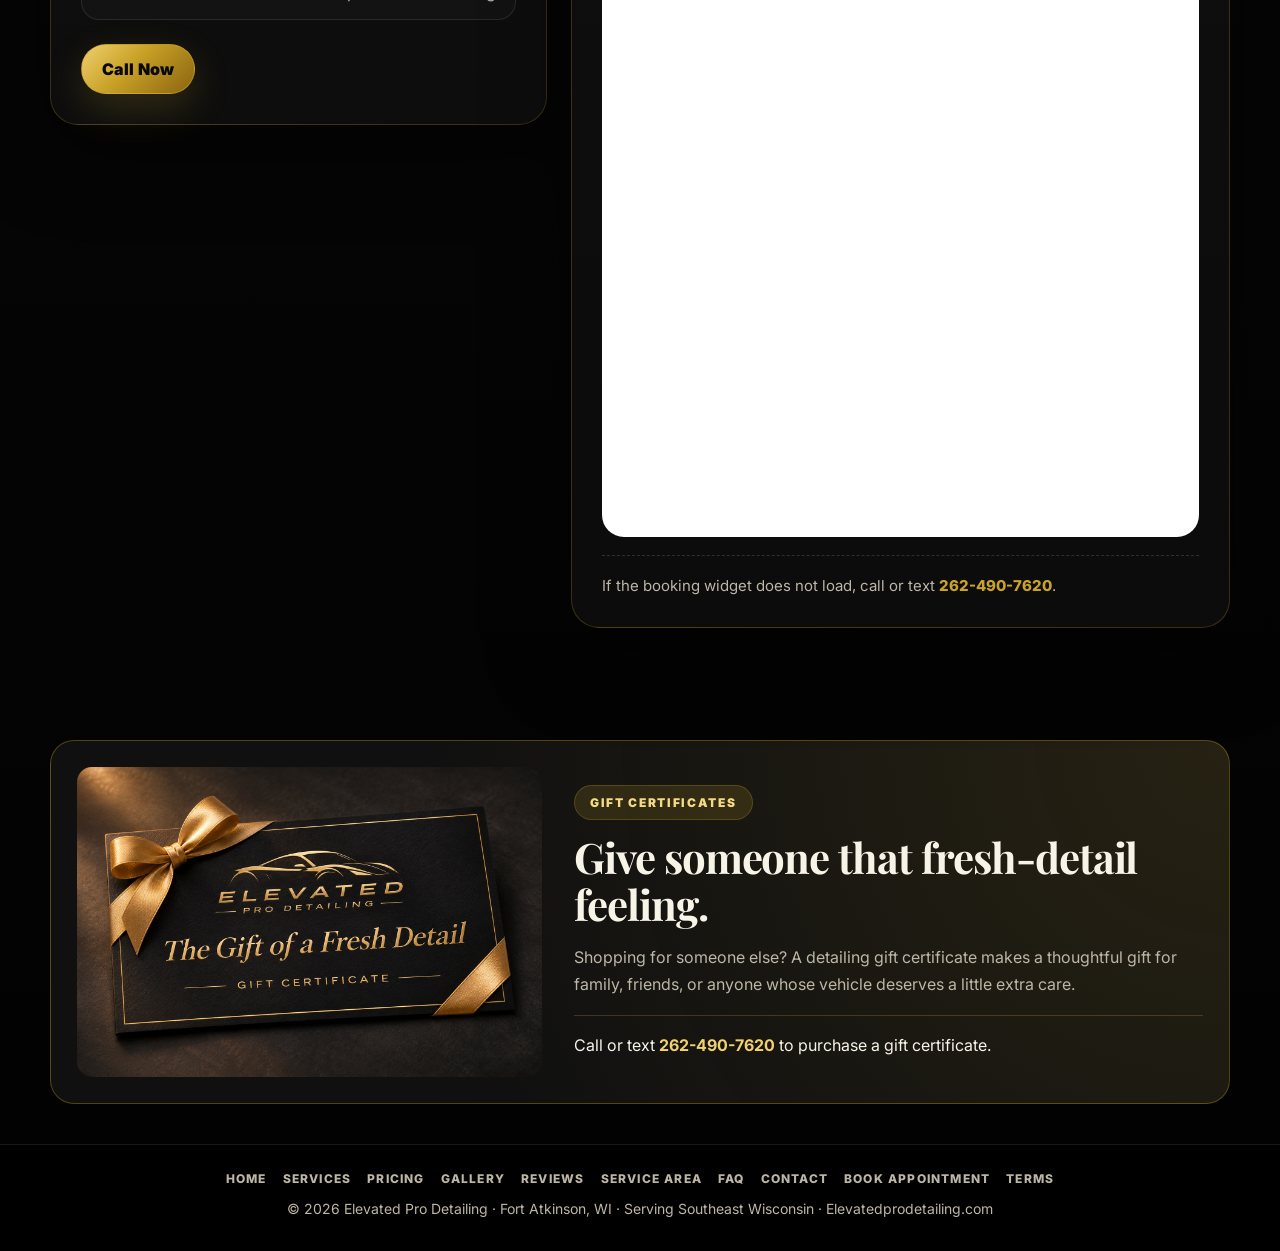
==== commit 3ca84e9f: "Add winter detailing availability notice" ====
--- a/Appointment.html
+++ b/Appointment.html
@@ -9,9 +9,22 @@
     *{box-sizing:border-box}html{scroll-behavior:smooth}body{margin:0;font-family:Inter,Arial,sans-serif;color:var(--text);background:radial-gradient(circle at 8% 0%,rgba(201,162,39,.16),transparent 30%),radial-gradient(circle at 92% 20%,rgba(201,162,39,.08),transparent 28%),linear-gradient(180deg,#000 0%,#070707 35%,#020202 100%);overflow-x:hidden}body::before{content:"";position:fixed;inset:0;pointer-events:none;background-image:linear-gradient(rgba(255,255,255,.025) 1px,transparent 1px),linear-gradient(90deg,rgba(255,255,255,.025) 1px,transparent 1px);background-size:52px 52px;mask-image:linear-gradient(to bottom,rgba(0,0,0,.7),transparent 70%);z-index:-1}a{color:inherit;text-decoration:none}img{max-width:100%;display:block}.wrap{width:min(1180px,calc(100% - 34px));margin:0 auto}.topbar{background:#000;border-bottom:1px solid var(--white-line);color:var(--muted);font-size:13px}.topbar .wrap{min-height:38px;display:flex;justify-content:space-between;align-items:center;gap:14px;flex-wrap:wrap}.topbar span{display:inline-flex;align-items:center;gap:8px}.topbar i{color:var(--gold)}header{position:sticky;top:0;z-index:50;background:rgba(5,5,5,.82);backdrop-filter:blur(18px);border-bottom:1px solid var(--line)}.nav{min-height:86px;display:flex;align-items:center;justify-content:space-between;gap:24px;position:relative}.brand img{width:250px;max-width:56vw}.nav-links{display:flex;align-items:center;gap:20px;font-size:13px;text-transform:uppercase;letter-spacing:.12em;color:var(--muted);font-weight:800}.nav-links a{transition:.2s ease}.nav-links a:hover,.nav-links a.active,.nav-links a[aria-current="page"]{color:var(--gold)}.btn{display:inline-flex;align-items:center;justify-content:center;gap:10px;border:1px solid rgba(201,162,39,.65);background:linear-gradient(135deg,#f0d06f 0%,var(--gold) 42%,var(--gold-dark) 100%);color:#090909;padding:14px 20px;border-radius:999px;font-weight:900;letter-spacing:.01em;box-shadow:0 14px 38px rgba(201,162,39,.2);transition:transform .2s ease,box-shadow .2s ease,border-color .2s ease;white-space:nowrap}.btn:hover{transform:translateY(-2px);box-shadow:0 18px 48px rgba(201,162,39,.28)}.btn.ghost{background:rgba(255,255,255,.03);color:var(--text);border-color:var(--white-line);box-shadow:none}.btn.ghost:hover{border-color:var(--gold)}.btn.small{padding:11px 15px;font-size:14px}.mobile-actions{display:none}.menu-toggle{display:none;align-items:center;justify-content:center;gap:8px;padding:9px 12px;border:1px solid var(--white-line);border-radius:999px;color:var(--text);background:rgba(255,255,255,.04);font-weight:900;letter-spacing:.03em;cursor:pointer}.menu-toggle:hover{border-color:var(--gold);color:var(--gold)}.menu-icon{font-size:18px;line-height:1}.desktop-book{display:inline-flex}.mobile-call{display:none}section{padding:72px 0}.hero{position:relative;padding:76px 0 46px;text-align:center}.pill,.kicker{display:inline-flex;align-items:center;gap:10px;padding:9px 15px;border-radius:999px;border:1px solid var(--line);color:#f4d986;background:var(--gold-soft);text-transform:uppercase;letter-spacing:.14em;font-size:12px;font-weight:900;margin-bottom:20px}h1,h2,h3{margin:0}h1,h2{font-family:"Playfair Display",Georgia,serif}h1{font-size:clamp(48px,7vw,86px);line-height:.92;letter-spacing:-.055em;margin-bottom:22px}.gold{color:var(--gold)}.lead{color:var(--muted);font-size:clamp(17px,2vw,21px);line-height:1.65;max-width:760px;margin:0 auto 28px}.hero-actions{display:flex;gap:14px;flex-wrap:wrap;justify-content:center}.panel,.card{border:1px solid var(--line);border-radius:var(--radius);background:radial-gradient(circle at top left,rgba(201,162,39,.14),transparent 40%),rgba(255,255,255,.035);padding:30px;box-shadow:var(--shadow)}.section-head{text-align:center;margin:0 auto 32px;max-width:850px}.section-head h2{font-size:clamp(34px,5vw,58px);line-height:.98;letter-spacing:-.04em}.section-head p{color:var(--muted);line-height:1.65}.footer-nav{display:flex;justify-content:center;gap:16px;flex-wrap:wrap;margin-bottom:14px;font-weight:800;text-transform:uppercase;letter-spacing:.1em;font-size:12px}footer{border-top:1px solid var(--white-line);padding:26px 0 34px;text-align:center;color:var(--muted);font-size:14px;background:#000}
     @media(max-width:760px){.topbar .wrap{justify-content:center;text-align:center;padding:6px 0;gap:6px;font-size:12px}.topbar span:nth-child(2){display:none}.nav{min-height:auto;display:grid;grid-template-columns:auto 1fr;align-items:center;gap:10px;padding:8px 0}.brand img{width:142px;max-width:48vw}.mobile-actions{display:flex;align-items:center;justify-content:flex-end;gap:8px}.menu-toggle{display:inline-flex;font-size:13px}.desktop-book{display:none}.mobile-call{display:inline-flex;width:auto;padding:9px 13px;font-size:13px;box-shadow:none}.nav-links{display:none;position:absolute;left:0;right:0;top:calc(100% + 8px);z-index:80;width:100%;padding:14px;border:1px solid var(--line);border-radius:18px;background:rgba(5,5,5,.97);box-shadow:0 18px 50px rgba(0,0,0,.7);backdrop-filter:blur(18px);grid-template-columns:1fr;gap:0;text-align:center}.nav-links.open{display:grid}.nav-links a{display:block;padding:13px 10px;border-bottom:1px solid var(--white-line);font-size:12px;letter-spacing:.12em}.nav-links a:last-child{border-bottom:0}.hero{padding-top:44px}section{padding:52px 0}.btn{width:100%}.mobile-call{width:auto}.hero-actions{width:100%}}
 .booking-layout{display:grid;grid-template-columns:.86fr 1.14fr;gap:24px;align-items:start}.detail-list{display:grid;gap:12px;margin:0 0 24px;padding:0;list-style:none}.detail-list li{padding:15px;border:1px solid var(--white-line);border-radius:18px;background:rgba(255,255,255,.025);color:var(--muted);line-height:1.45}.detail-list strong{display:flex;align-items:center;gap:8px;color:var(--text);margin-bottom:5px}.detail-list i{color:var(--gold)}.booking-checks{display:grid;grid-template-columns:repeat(3,1fr);gap:10px;margin:18px 0}.booking-checks span{border:1px solid var(--white-line);border-radius:18px;background:rgba(255,255,255,.035);color:var(--text);padding:13px;font-size:14px;line-height:1.35}.booking-checks i{color:var(--gold);margin-right:6px}.promo-box,.weather-policy{margin:18px 0 22px;padding:18px;border:1px solid rgba(201,162,39,.5);border-radius:20px;background:radial-gradient(circle at top left,rgba(201,162,39,.16),transparent 46%),rgba(255,255,255,.035);color:var(--muted);line-height:1.55}.promo-box strong,.weather-policy strong{display:flex;align-items:center;gap:8px;color:var(--gold);margin-bottom:6px;text-transform:uppercase;letter-spacing:.12em;font-size:13px}.square-widget{width:100%;min-height:900px;border-radius:22px;overflow:hidden;border:1px solid var(--white-line);background:#fff}.fallback{margin-top:18px;padding-top:18px;border-top:1px dashed rgba(255,255,255,.14);color:var(--muted);font-size:15px;line-height:1.55}.fallback a{color:var(--gold);font-weight:800}@media(max-width:980px){.booking-layout{grid-template-columns:1fr}}@media(max-width:760px){.booking-checks{grid-template-columns:1fr}.square-widget{min-height:760px}}</style><link rel="stylesheet" href="gift-certificates.css?v=20261102-1">
+<link rel="stylesheet" href="winter-notice.css">
 </head><body>
-<div class="special-bar" aria-label="November special"><a href="index.html#november-special"><span>November Special: Graphene Protection 50% OFF — ONLY $20!</span><small>With Exterior Detail or Signature Restore • Ends Nov. 30</small></a></div><div class="topbar"><div class="wrap"><span><i class="fa-solid fa-location-dot"></i> Fort Atkinson, WI & surrounding areas</span><span><i class="fa-solid fa-truck-fast"></i> Mobile service + drop-off available</span><span><i class="fa-solid fa-phone"></i> 262-490-7620</span></div></div>
-<header><div class="wrap nav"><a class="brand" href="index.html" aria-label="Elevated Pro Detailing Home"><img src="assets/images/branding/elevated-logo-slick-transparent-v2.png" alt="Elevated Pro Detailing logo" /></a><div class="mobile-actions"><button class="menu-toggle" type="button" aria-label="Open menu" aria-expanded="false" aria-controls="mainNav"><span class="menu-icon">☰</span> Menu</button><a class="btn small mobile-call" href="tel:2624907620">Call</a></div><nav class="nav-links" id="mainNav" aria-label="Main navigation"><a href="index.html">Home</a><a href="services.html">Services</a><a href="gallery.html">Gallery</a><a href="reviews.html">Reviews</a><a href="service-area.html">Service Area</a><a href="faq.html">FAQ</a><a href="contact.html">Contact</a><a class="mobile-nav-book" href="Appointment.html"><i class="fa-solid fa-calendar-check" aria-hidden="true"></i> Book Appointment</a></nav><a class="btn small desktop-book" href="Appointment.html">Book Appointment</a></div></header><main><section class="hero"><div class="wrap"><div class="pill"><i class="fa-solid fa-calendar-check"></i> Schedule Online</div><h1>Book Your <span class="gold">Detail.</span></h1><p class="lead">Select a service and request an appointment with Elevated Pro Detailing. For questions, custom jobs, or mobile service details, call or text us directly.</p><div class="hero-actions"><a class="btn" href="tel:2624907620"><i class="fa-solid fa-phone"></i> Call or Text</a><a class="btn ghost" href="services.html"><i class="fa-solid fa-list-check"></i> View Services</a></div></div></section><section><div class="wrap booking-layout"><aside class="panel"><div class="kicker">What to Expect</div><h2>Choose the right service.</h2><p class="lead" style="text-align:left;margin:0 0 20px;">Choose the service that best matches your vehicle. If you are unsure which package fits, reach out and we can help you pick the right option.</p><ul class="detail-list"><li><strong><i class="fa-solid fa-location-dot"></i> Service Area</strong>Serving Fort Atkinson, WI and surrounding Southeast Wisconsin communities.</li><li><strong><i class="fa-solid fa-truck-fast"></i> Mobile Detailing</strong>Travel pricing may apply based on distance from Fort Atkinson.</li><li><strong><i class="fa-solid fa-sparkles"></i> Custom Work</strong>Heavy stains, pet hair, paint correction, and specialty jobs may need extra time.</li><li><strong><i class="fa-solid fa-phone"></i> Questions?</strong>Call or text 262-490-7620 for help before scheduling.</li></ul><a class="btn" href="tel:2624907620">Call Now</a></aside><section class="panel" aria-label="Online booking form"><div class="kicker">Online Booking</div><h2>Request your appointment.</h2><p class="booking-intro">Use the secure scheduler below to request your appointment.</p><div class="booking-checks"><span><i class="fa-solid fa-car-side"></i> Cars, SUVs & trucks</span><span><i class="fa-solid fa-house"></i> Drop-off available</span><span><i class="fa-solid fa-truck-fast"></i> Mobile available</span></div><div class="weather-policy"><strong><i class="fa-solid fa-cloud-showers-heavy"></i> Weather Policy</strong>Mobile appointments may need to be rescheduled due to rain, storms, high winds, or unsafe detailing conditions.</div><div class="square-widget"><script src="https://square.site/appointments/buyer/widget/r78wg9cu9dm1ju/LZHYW5WH1FR7R.js"></script></div><div class="fallback">If the booking widget does not load, call or text <a href="tel:2624907620">262-490-7620</a>.</div></section></div></section><section class="gift-section" id="gift-certificates" aria-labelledby="gift-title">
+<div class="special-bar" aria-label="November special"><a href="index.html#november-special"><span>November Special: Graphene Protection 50% OFF — ONLY $20!</span><small>With Exterior Detail or Signature Restore • Ends Nov. 30</small></a></div><div class="topbar"><div class="wrap"><span><i class="fa-solid fa-location-dot"></i> Fort Atkinson, WI & surrounding areas</span><span><i class="fa-solid fa-truck-fast"></i> Winter appointments &bull; Mobile weather permitting</span><span><i class="fa-solid fa-phone"></i> 262-490-7620</span></div></div>
+<header><div class="wrap nav"><a class="brand" href="index.html" aria-label="Elevated Pro Detailing Home"><img src="assets/images/branding/elevated-logo-slick-transparent-v2.png" alt="Elevated Pro Detailing logo" /></a><div class="mobile-actions"><button class="menu-toggle" type="button" aria-label="Open menu" aria-expanded="false" aria-controls="mainNav"><span class="menu-icon">☰</span> Menu</button><a class="btn small mobile-call" href="tel:2624907620">Call</a></div><nav class="nav-links" id="mainNav" aria-label="Main navigation"><a href="index.html">Home</a><a href="services.html">Services</a><a href="gallery.html">Gallery</a><a href="reviews.html">Reviews</a><a href="service-area.html">Service Area</a><a href="faq.html">FAQ</a><a href="contact.html">Contact</a><a class="mobile-nav-book" href="Appointment.html"><i class="fa-solid fa-calendar-check" aria-hidden="true"></i> Book Appointment</a></nav><a class="btn small desktop-book" href="Appointment.html">Book Appointment</a></div></header><main>
+    <aside class="winter-notice" aria-labelledby="winter-heading">
+      <div class="wrap winter-layout">
+        <div>
+          <p class="winter-label"><span aria-hidden="true">&#10052;</span> Winter schedule</p>
+          <h2 id="winter-heading">Winter drop-off interior detailing</h2>
+          <p>At 40&deg;F or below, we accept interior details for <strong>sedans, minivans, and midsize SUVs</strong> by drop-off only at our Fort Atkinson location.</p>
+          <p><strong>Large SUVs and trucks</strong> can be detailed only above 40&deg;F.</p>
+          <p>Mobile detailing is available only above 40&deg;F and when weather permits.</p>
+        </div>
+        <a class="winter-link" href="sms:2624907620">Text about availability <span aria-hidden="true">&rarr;</span></a>
+      </div>
+    </aside><section class="hero"><div class="wrap"><div class="pill"><i class="fa-solid fa-calendar-check"></i> Schedule Online</div><h1>Book Your <span class="gold">Detail.</span></h1><p class="lead">Select a service and request an appointment with Elevated Pro Detailing. For questions, custom jobs, or mobile service details, call or text us directly.</p><div class="hero-actions"><a class="btn" href="tel:2624907620"><i class="fa-solid fa-phone"></i> Call or Text</a><a class="btn ghost" href="services.html"><i class="fa-solid fa-list-check"></i> View Services</a></div></div></section><section><div class="wrap booking-layout"><aside class="panel"><div class="kicker">What to Expect</div><h2>Choose the right service.</h2><p class="lead" style="text-align:left;margin:0 0 20px;">Choose the service that best matches your vehicle. If you are unsure which package fits, reach out and we can help you pick the right option.</p><ul class="detail-list"><li><strong><i class="fa-solid fa-location-dot"></i> Service Area</strong>Serving Fort Atkinson, WI and surrounding Southeast Wisconsin communities.</li><li><strong><i class="fa-solid fa-truck-fast"></i> Mobile Detailing</strong>Travel pricing may apply based on distance from Fort Atkinson.</li><li><strong><i class="fa-solid fa-sparkles"></i> Custom Work</strong>Heavy stains, pet hair, paint correction, and specialty jobs may need extra time.</li><li><strong><i class="fa-solid fa-phone"></i> Questions?</strong>Call or text 262-490-7620 for help before scheduling.</li></ul><a class="btn" href="tel:2624907620">Call Now</a></aside><section class="panel" aria-label="Online booking form"><div class="kicker">Online Booking</div><h2>Request your appointment.</h2><p class="booking-intro">Use the secure scheduler below to request your appointment.</p><div class="weather-policy"><strong>Before you book</strong>At 40&deg;F or below, request a drop-off interior detail for a sedan, minivan, or midsize SUV. Large SUVs and trucks can be detailed only above 40&deg;F. Call or text to confirm mobile availability before booking.</div><div class="square-widget"><script src="https://square.site/appointments/buyer/widget/r78wg9cu9dm1ju/LZHYW5WH1FR7R.js"></script></div><div class="fallback">If the booking widget does not load, call or text <a href="tel:2624907620">262-490-7620</a>.</div></section></div></section><section class="gift-section" id="gift-certificates" aria-labelledby="gift-title">
   <div class="wrap gift-card">
     <img class="gift-image" src="assets/images/promotions/gift-certificate-black-gold.png" alt="Black and gold Elevated Pro Detailing gift certificate with a gold ribbon and the words The Gift of a Fresh Detail" width="1536" height="1024" loading="lazy" decoding="async">
     <div class="gift-copy">
--- a/winter-notice.css
+++ b/winter-notice.css
@@ -0,0 +1,61 @@
+.winter-notice {
+  background: linear-gradient(110deg, #172334, #111a25 70%);
+  border-block: 1px solid #34475d;
+  color: #f3f7fc;
+  padding: 22px 0;
+}
+
+.winter-notice .winter-layout {
+  display: grid;
+  grid-template-columns: minmax(0, 1fr) auto;
+  gap: 16px 32px;
+  align-items: center;
+}
+
+.winter-notice .winter-label {
+  color: #a9d2fa;
+  font-size: 12px;
+  font-weight: 800;
+  letter-spacing: .14em;
+  text-transform: uppercase;
+  margin: 0 0 4px;
+}
+
+.winter-notice h2 {
+  margin: 0 0 7px;
+  color: #f3f7fc;
+  font-size: clamp(21px, 3vw, 30px);
+  letter-spacing: -.02em;
+  line-height: 1.2;
+}
+
+.winter-notice p {
+  margin: 0;
+  color: #d3dfeb;
+  line-height: 1.55;
+}
+
+.winter-notice p + p {
+  margin-top: 3px;
+}
+
+.winter-notice .winter-link {
+  justify-self: start;
+  padding: 10px 15px;
+  border: 1px solid #718ba5;
+  border-radius: 10px;
+  color: #f3f7fc;
+  font-weight: 750;
+  text-decoration: none;
+}
+
+.winter-notice .winter-link:hover,
+.winter-notice .winter-link:focus-visible {
+  background: #293d52;
+}
+
+@media (max-width: 700px) {
+  .winter-notice .winter-layout {
+    grid-template-columns: 1fr;
+  }
+}
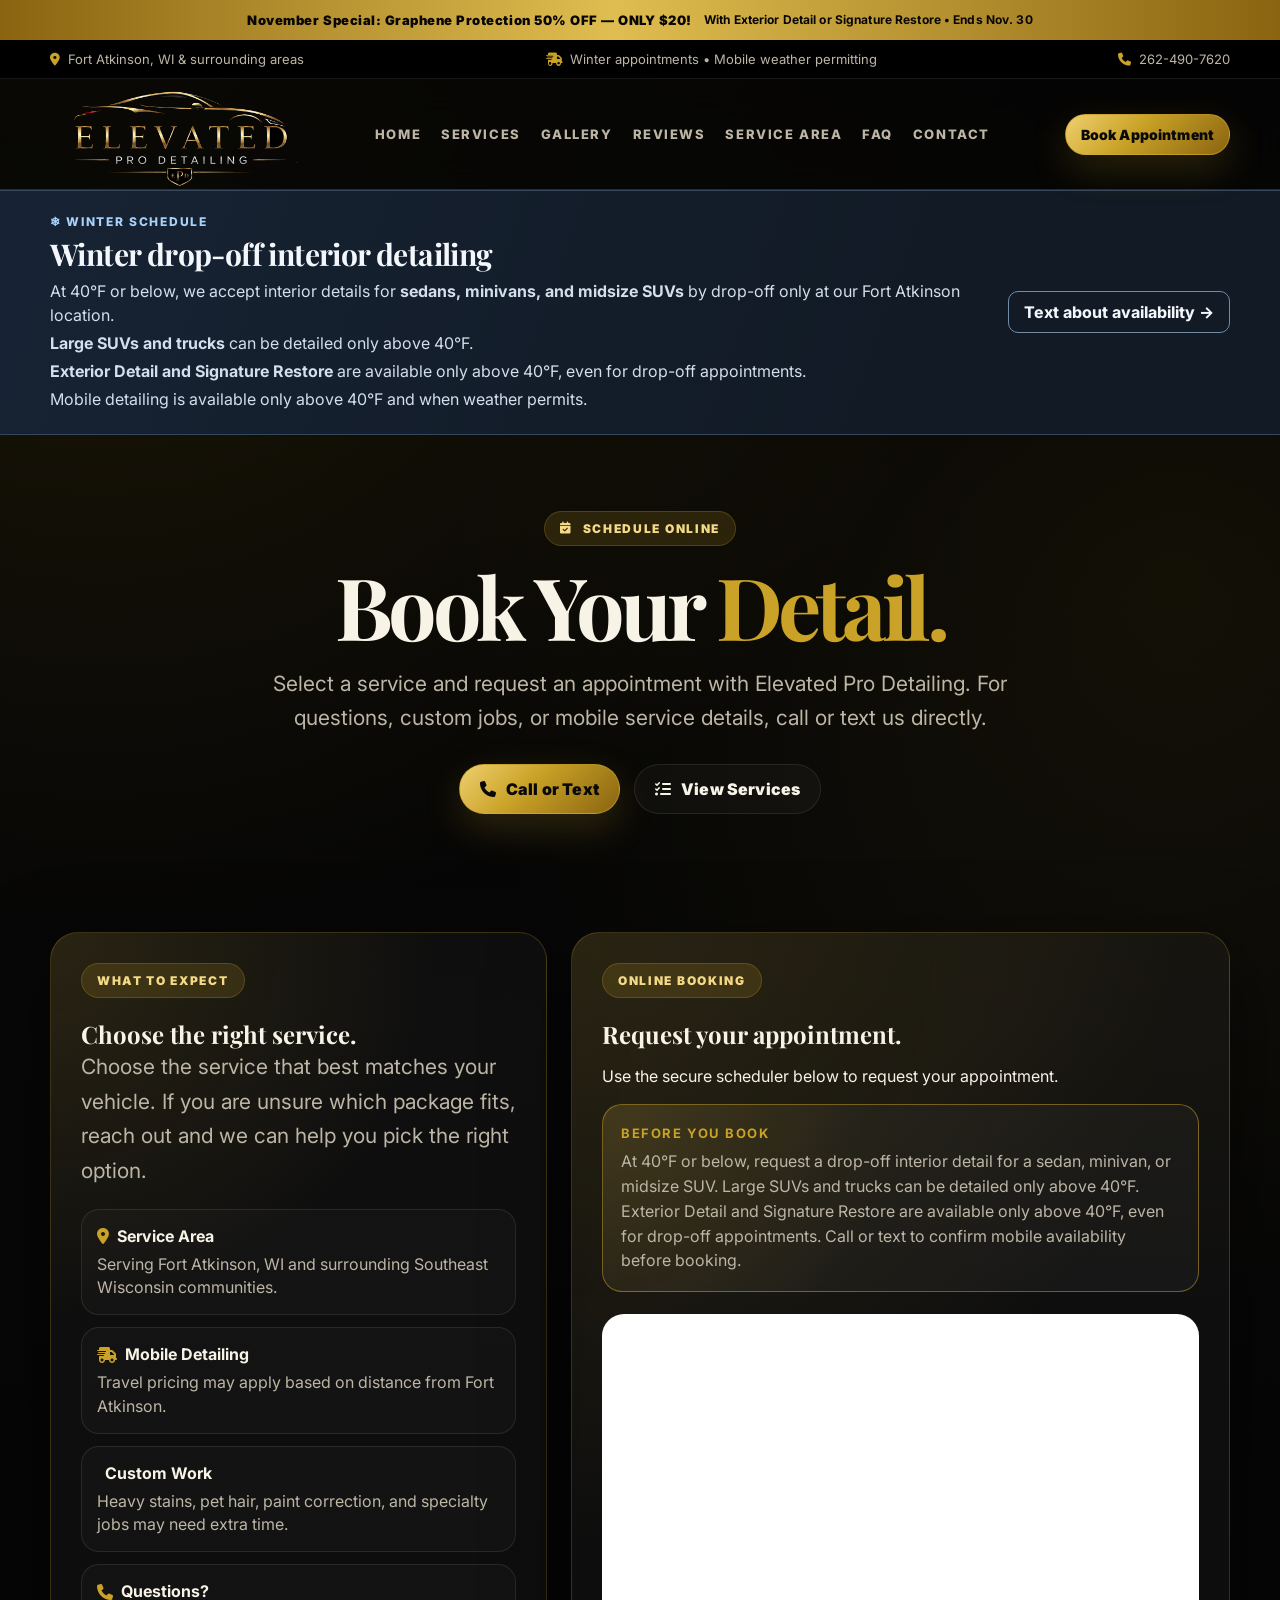
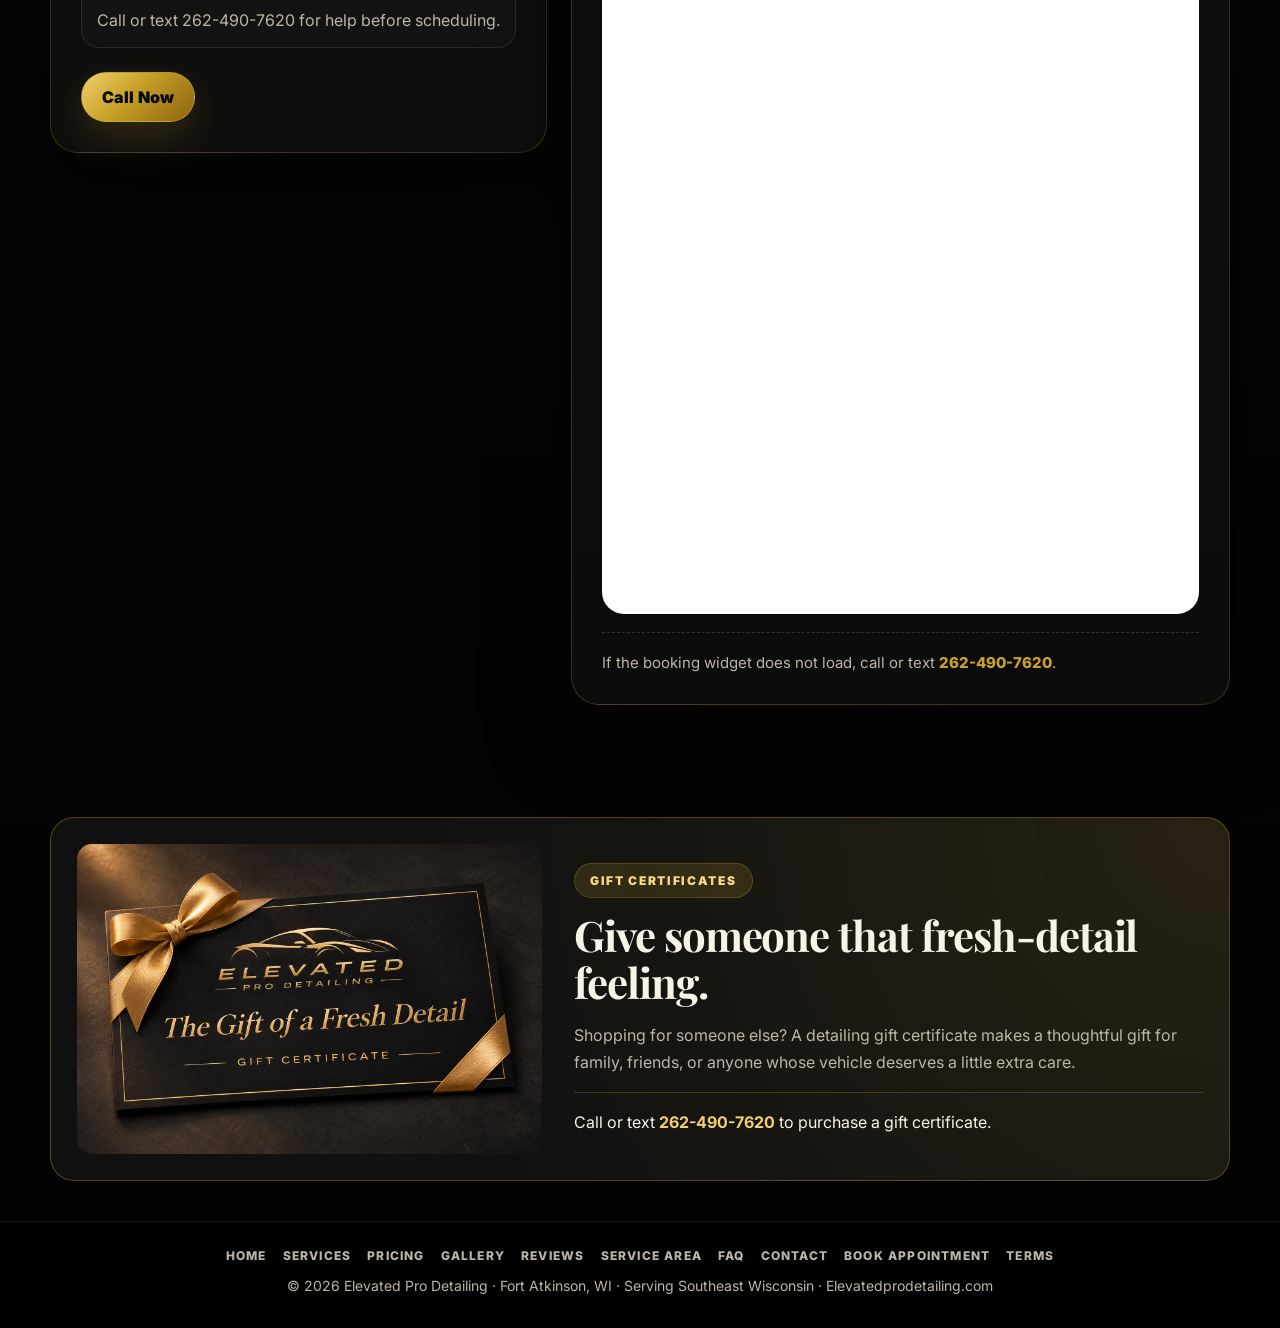
==== commit 5c4b4ed5: "Clarify winter availability for Exterior Detail and Signature Restore" ====
--- a/Appointment.html
+++ b/Appointment.html
@@ -20,11 +20,12 @@
           <h2 id="winter-heading">Winter drop-off interior detailing</h2>
           <p>At 40&deg;F or below, we accept interior details for <strong>sedans, minivans, and midsize SUVs</strong> by drop-off only at our Fort Atkinson location.</p>
           <p><strong>Large SUVs and trucks</strong> can be detailed only above 40&deg;F.</p>
+          <p><strong>Exterior Detail and Signature Restore</strong> are available only above 40&deg;F, even for drop-off appointments.</p>
           <p>Mobile detailing is available only above 40&deg;F and when weather permits.</p>
         </div>
         <a class="winter-link" href="sms:2624907620">Text about availability <span aria-hidden="true">&rarr;</span></a>
       </div>
-    </aside><section class="hero"><div class="wrap"><div class="pill"><i class="fa-solid fa-calendar-check"></i> Schedule Online</div><h1>Book Your <span class="gold">Detail.</span></h1><p class="lead">Select a service and request an appointment with Elevated Pro Detailing. For questions, custom jobs, or mobile service details, call or text us directly.</p><div class="hero-actions"><a class="btn" href="tel:2624907620"><i class="fa-solid fa-phone"></i> Call or Text</a><a class="btn ghost" href="services.html"><i class="fa-solid fa-list-check"></i> View Services</a></div></div></section><section><div class="wrap booking-layout"><aside class="panel"><div class="kicker">What to Expect</div><h2>Choose the right service.</h2><p class="lead" style="text-align:left;margin:0 0 20px;">Choose the service that best matches your vehicle. If you are unsure which package fits, reach out and we can help you pick the right option.</p><ul class="detail-list"><li><strong><i class="fa-solid fa-location-dot"></i> Service Area</strong>Serving Fort Atkinson, WI and surrounding Southeast Wisconsin communities.</li><li><strong><i class="fa-solid fa-truck-fast"></i> Mobile Detailing</strong>Travel pricing may apply based on distance from Fort Atkinson.</li><li><strong><i class="fa-solid fa-sparkles"></i> Custom Work</strong>Heavy stains, pet hair, paint correction, and specialty jobs may need extra time.</li><li><strong><i class="fa-solid fa-phone"></i> Questions?</strong>Call or text 262-490-7620 for help before scheduling.</li></ul><a class="btn" href="tel:2624907620">Call Now</a></aside><section class="panel" aria-label="Online booking form"><div class="kicker">Online Booking</div><h2>Request your appointment.</h2><p class="booking-intro">Use the secure scheduler below to request your appointment.</p><div class="weather-policy"><strong>Before you book</strong>At 40&deg;F or below, request a drop-off interior detail for a sedan, minivan, or midsize SUV. Large SUVs and trucks can be detailed only above 40&deg;F. Call or text to confirm mobile availability before booking.</div><div class="square-widget"><script src="https://square.site/appointments/buyer/widget/r78wg9cu9dm1ju/LZHYW5WH1FR7R.js"></script></div><div class="fallback">If the booking widget does not load, call or text <a href="tel:2624907620">262-490-7620</a>.</div></section></div></section><section class="gift-section" id="gift-certificates" aria-labelledby="gift-title">
+    </aside><section class="hero"><div class="wrap"><div class="pill"><i class="fa-solid fa-calendar-check"></i> Schedule Online</div><h1>Book Your <span class="gold">Detail.</span></h1><p class="lead">Select a service and request an appointment with Elevated Pro Detailing. For questions, custom jobs, or mobile service details, call or text us directly.</p><div class="hero-actions"><a class="btn" href="tel:2624907620"><i class="fa-solid fa-phone"></i> Call or Text</a><a class="btn ghost" href="services.html"><i class="fa-solid fa-list-check"></i> View Services</a></div></div></section><section><div class="wrap booking-layout"><aside class="panel"><div class="kicker">What to Expect</div><h2>Choose the right service.</h2><p class="lead" style="text-align:left;margin:0 0 20px;">Choose the service that best matches your vehicle. If you are unsure which package fits, reach out and we can help you pick the right option.</p><ul class="detail-list"><li><strong><i class="fa-solid fa-location-dot"></i> Service Area</strong>Serving Fort Atkinson, WI and surrounding Southeast Wisconsin communities.</li><li><strong><i class="fa-solid fa-truck-fast"></i> Mobile Detailing</strong>Travel pricing may apply based on distance from Fort Atkinson.</li><li><strong><i class="fa-solid fa-sparkles"></i> Custom Work</strong>Heavy stains, pet hair, paint correction, and specialty jobs may need extra time.</li><li><strong><i class="fa-solid fa-phone"></i> Questions?</strong>Call or text 262-490-7620 for help before scheduling.</li></ul><a class="btn" href="tel:2624907620">Call Now</a></aside><section class="panel" aria-label="Online booking form"><div class="kicker">Online Booking</div><h2>Request your appointment.</h2><p class="booking-intro">Use the secure scheduler below to request your appointment.</p><div class="weather-policy"><strong>Before you book</strong>At 40&deg;F or below, request a drop-off interior detail for a sedan, minivan, or midsize SUV. Large SUVs and trucks can be detailed only above 40&deg;F. Exterior Detail and Signature Restore are available only above 40&deg;F, even for drop-off appointments. Call or text to confirm mobile availability before booking.</div><div class="square-widget"><script src="https://square.site/appointments/buyer/widget/r78wg9cu9dm1ju/LZHYW5WH1FR7R.js"></script></div><div class="fallback">If the booking widget does not load, call or text <a href="tel:2624907620">262-490-7620</a>.</div></section></div></section><section class="gift-section" id="gift-certificates" aria-labelledby="gift-title">
   <div class="wrap gift-card">
     <img class="gift-image" src="assets/images/promotions/gift-certificate-black-gold.png" alt="Black and gold Elevated Pro Detailing gift certificate with a gold ribbon and the words The Gift of a Fresh Detail" width="1536" height="1024" loading="lazy" decoding="async">
     <div class="gift-copy">
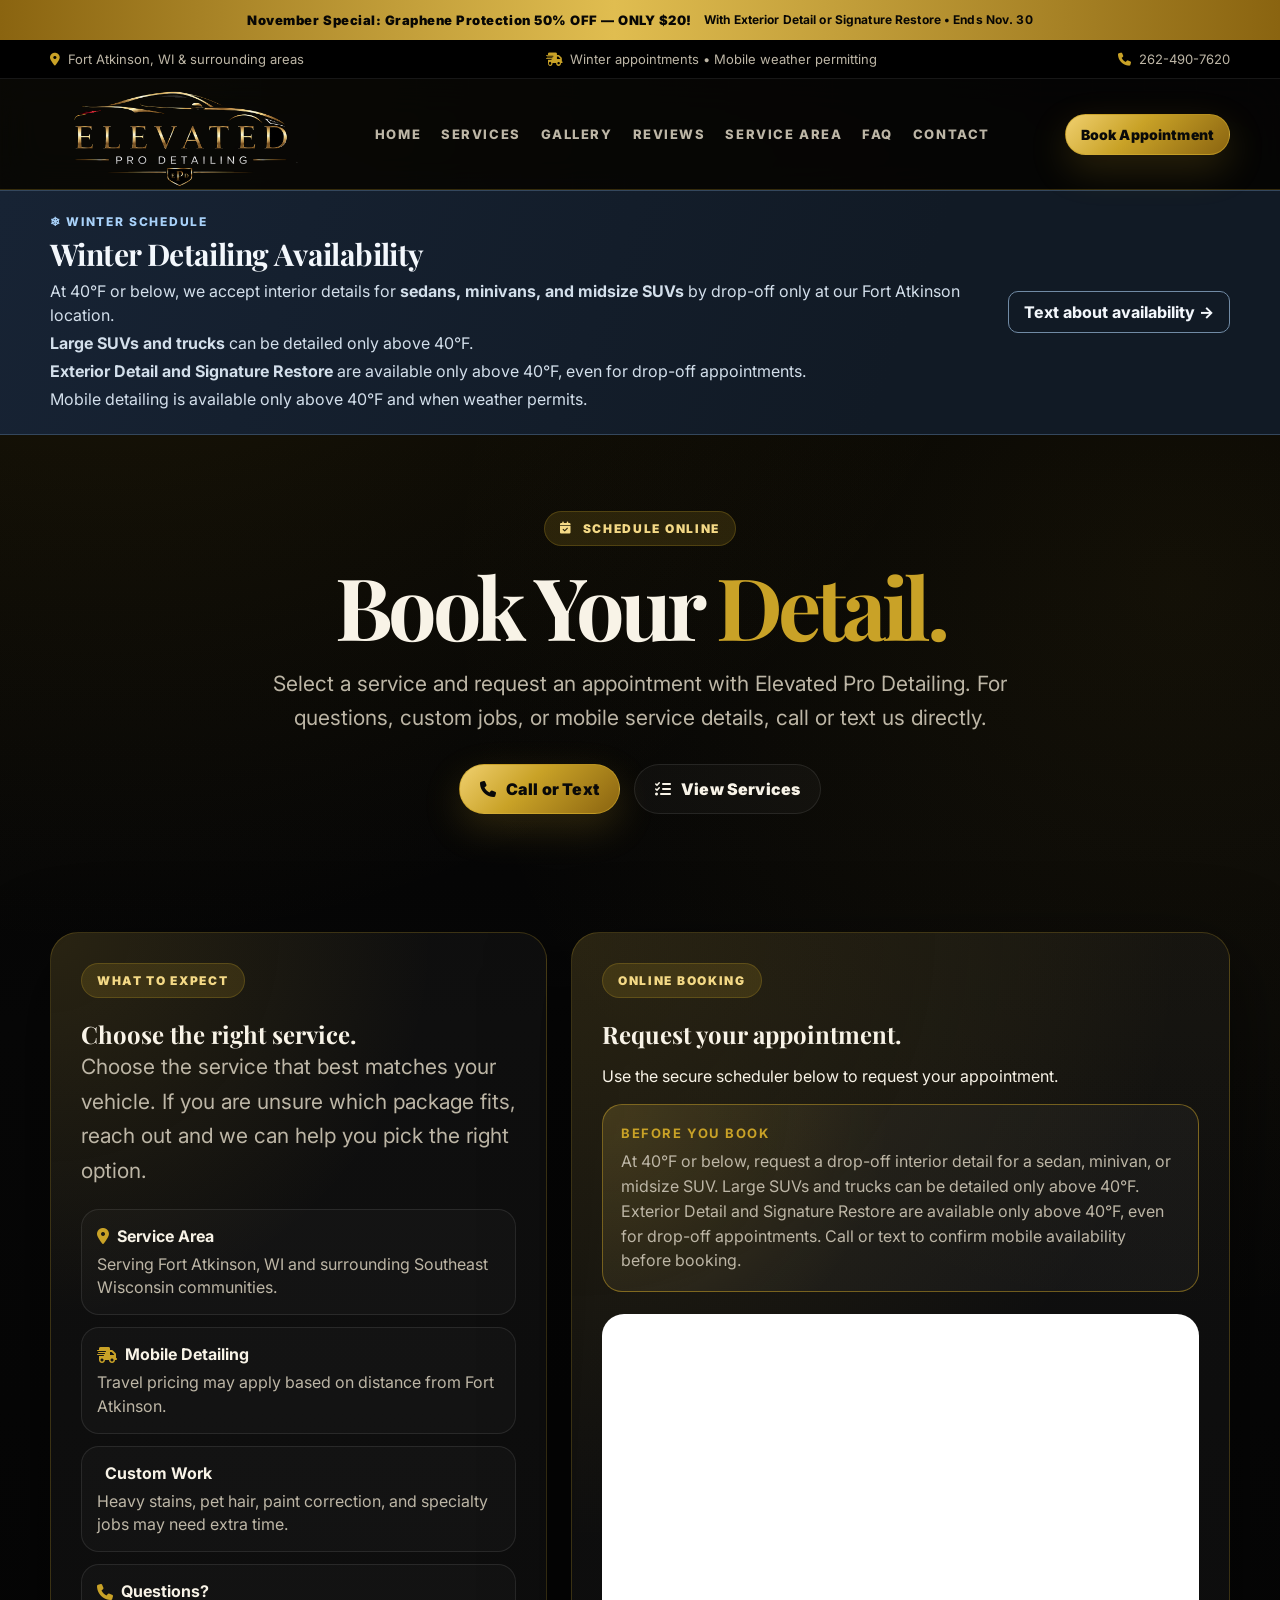
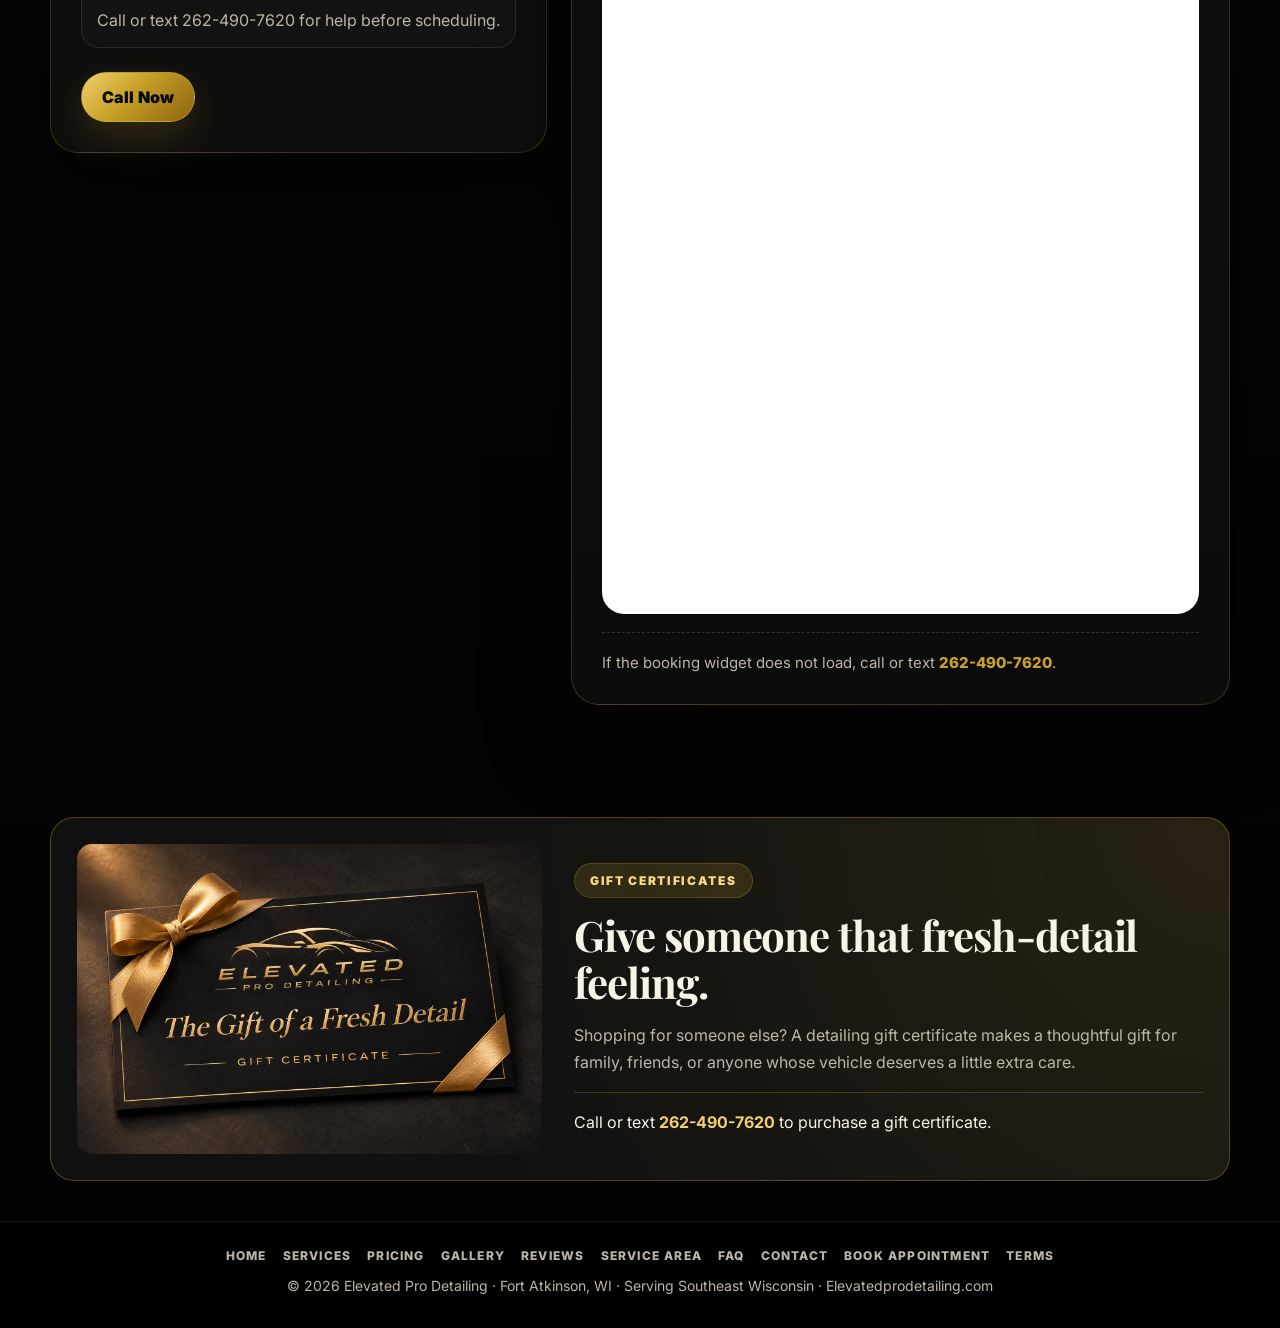
==== commit c851f801: "Broaden winter detailing notice heading" ====
--- a/Appointment.html
+++ b/Appointment.html
@@ -17,7 +17,7 @@
       <div class="wrap winter-layout">
         <div>
           <p class="winter-label"><span aria-hidden="true">&#10052;</span> Winter schedule</p>
-          <h2 id="winter-heading">Winter drop-off interior detailing</h2>
+          <h2 id="winter-heading">Winter Detailing Availability</h2>
           <p>At 40&deg;F or below, we accept interior details for <strong>sedans, minivans, and midsize SUVs</strong> by drop-off only at our Fort Atkinson location.</p>
           <p><strong>Large SUVs and trucks</strong> can be detailed only above 40&deg;F.</p>
           <p><strong>Exterior Detail and Signature Restore</strong> are available only above 40&deg;F, even for drop-off appointments.</p>
